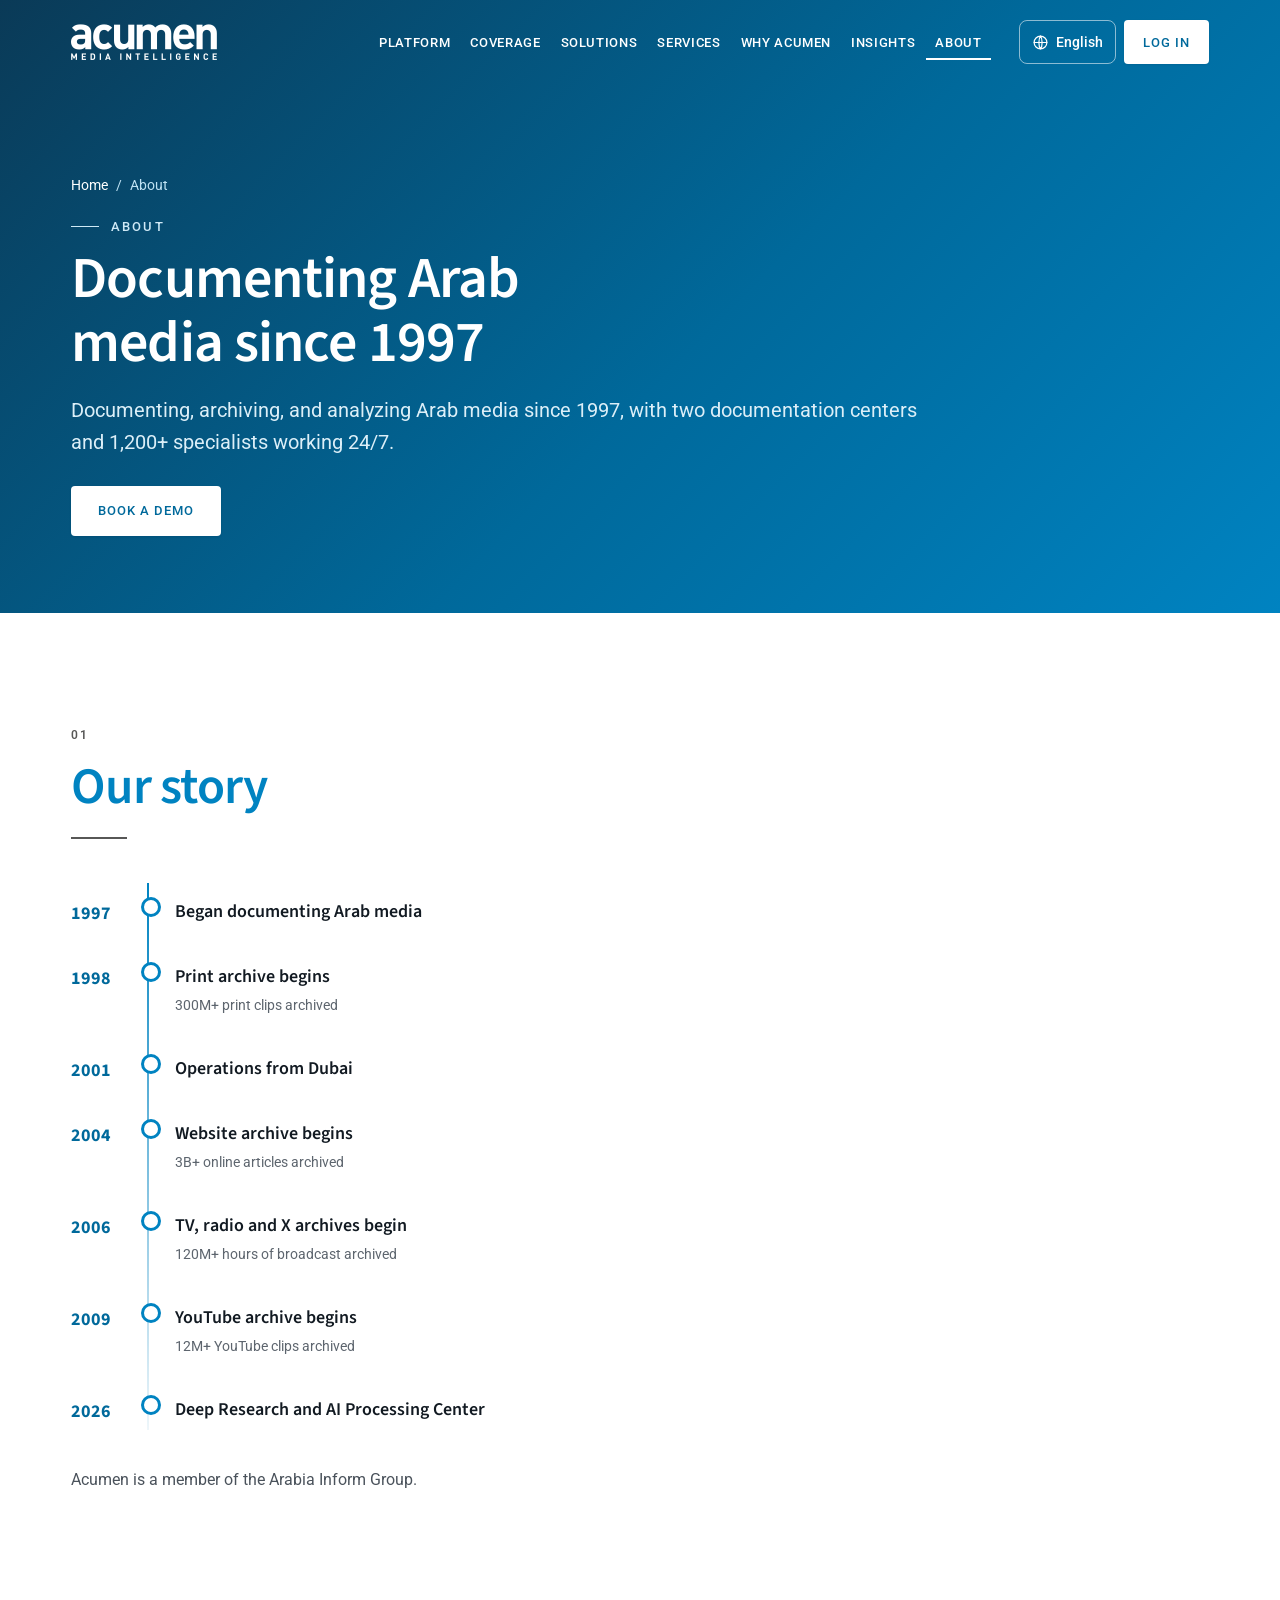
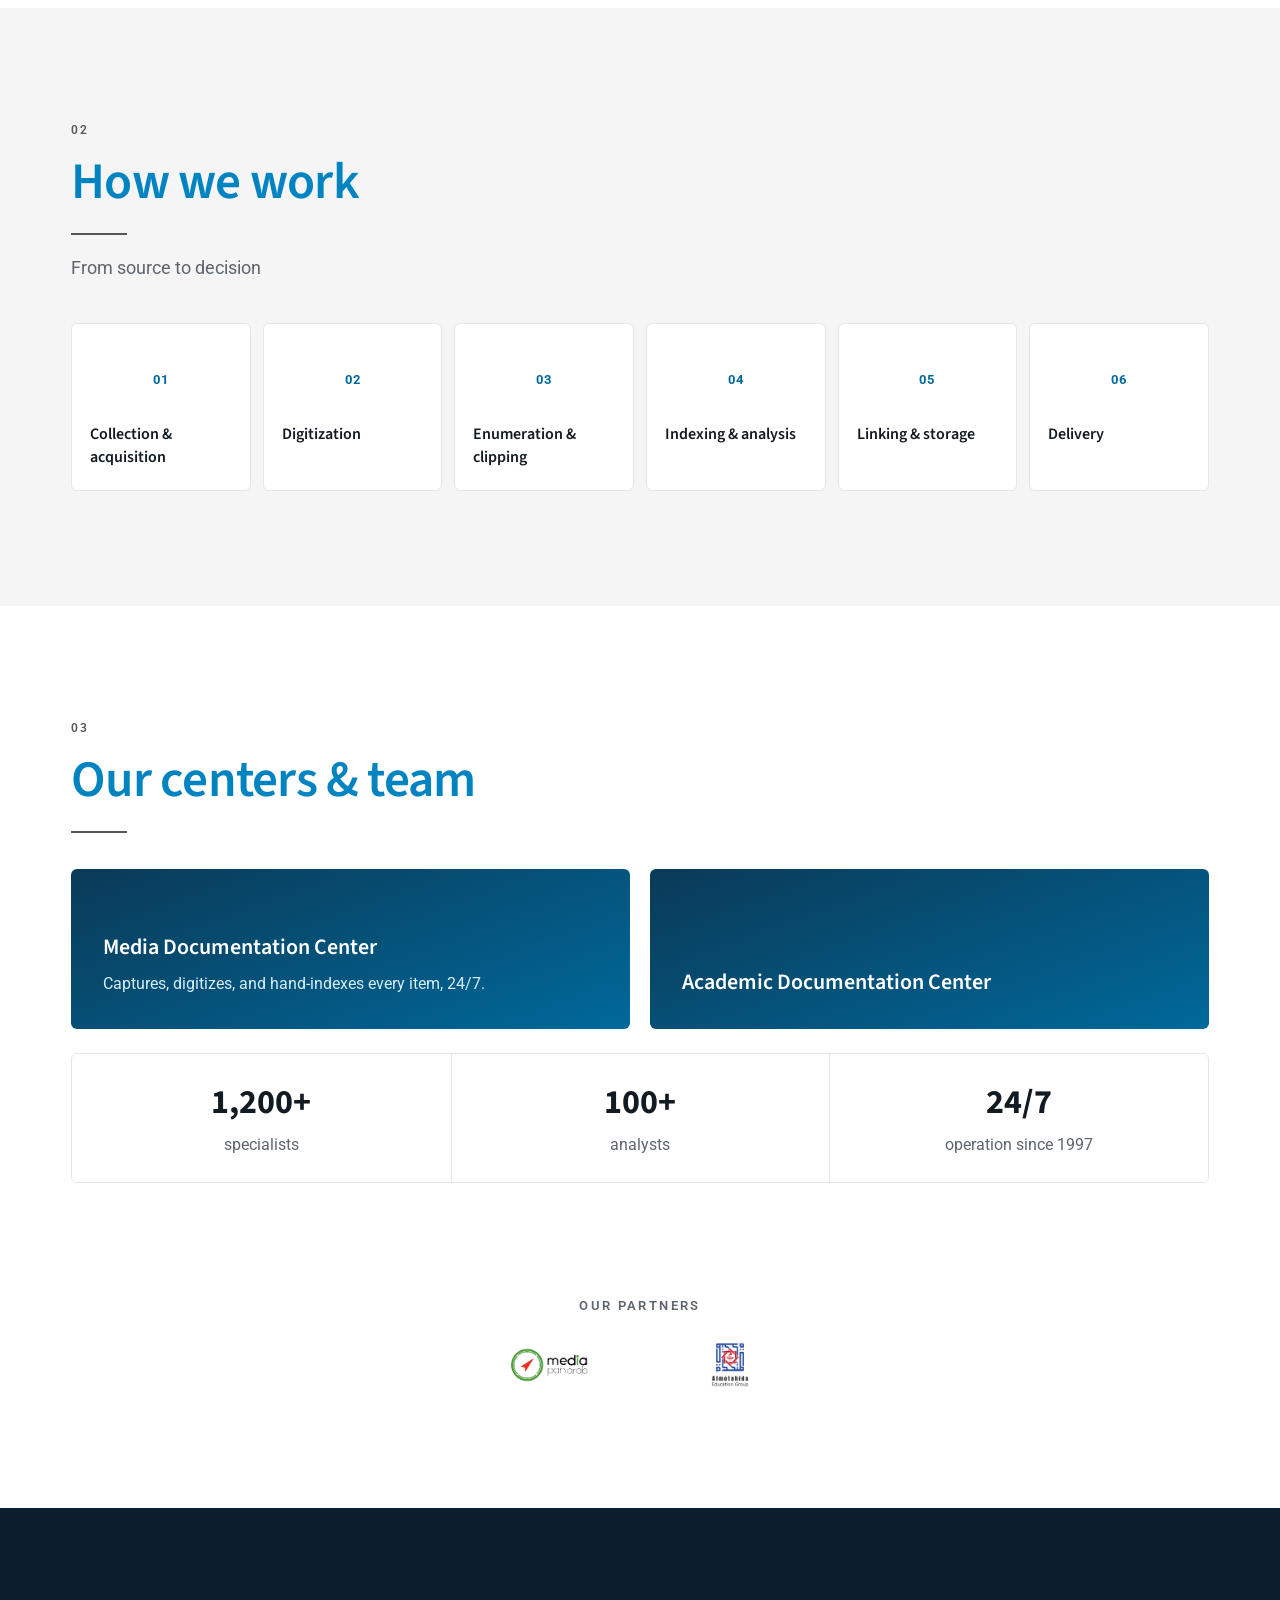
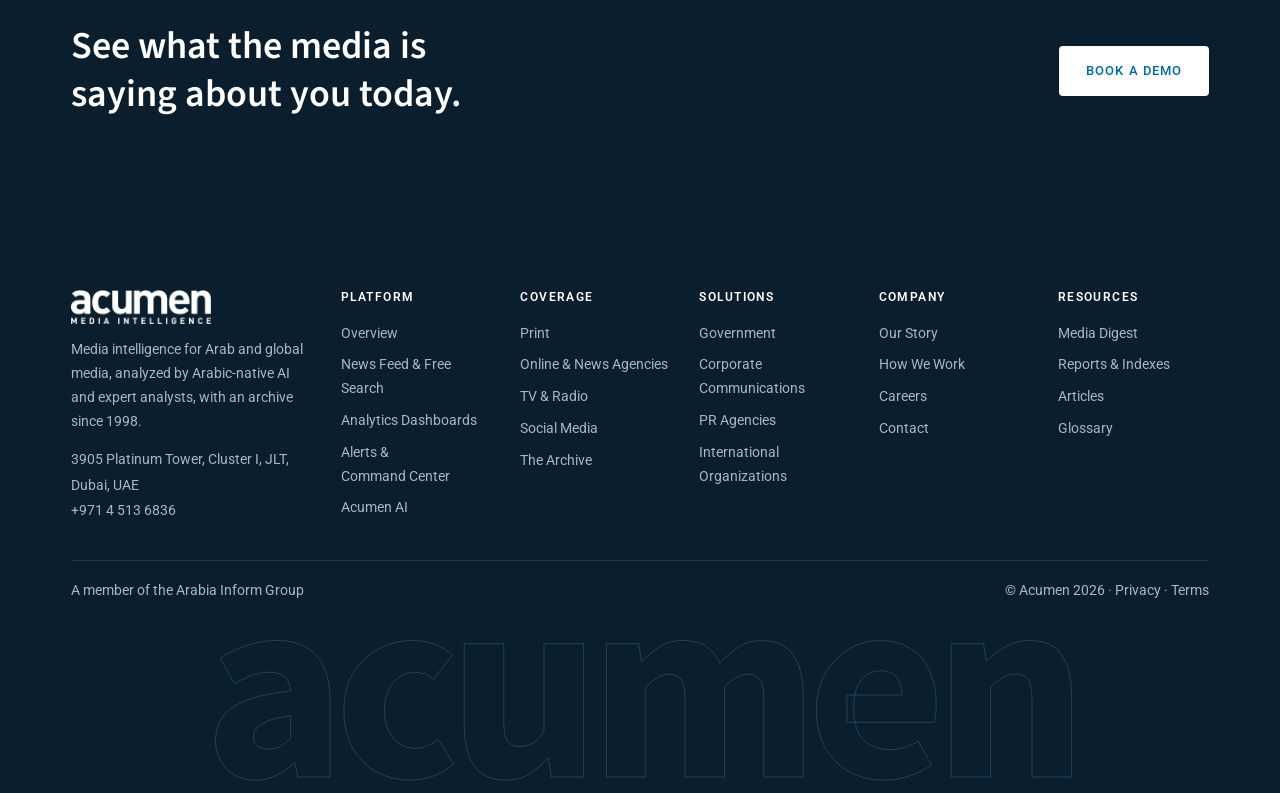
==== about/index.html @ f8708b31 "Add Coverage, Solutions, About, Contact, Insights and Media Digest pages (5 languages)" ====
<!doctype html>
<html lang="en" dir="ltr">
<head>
<meta charset="utf-8">
<meta name="viewport" content="width=device-width, initial-scale=1, viewport-fit=cover">
<title>About Acumen | Media Intelligence Since 1997</title>
<meta name="description" content="Documenting, archiving, and analyzing Arab media since 1997, with two documentation centers and 1,200+ specialists working 24/7.">
<meta name="robots" content="noindex, nofollow">
<meta name="theme-color" content="#0083C1">
<link rel="icon" href="../assets/img/favicon-32.png" sizes="32x32">
<link rel="apple-touch-icon" href="../assets/img/favicon-180.png">




<link rel="preconnect" href="https://fonts.googleapis.com">
<link rel="preconnect" href="https://fonts.gstatic.com" crossorigin>
<link rel="stylesheet" href="https://fonts.googleapis.com/css2?family=Source+Sans+3:wght@300;400;600;700&family=Roboto:wght@400;500;700&family=IBM+Plex+Sans+Arabic:wght@300;400;500;600;700&family=Noto+Nastaliq+Urdu:wght@400;500;600;700&family=IBM+Plex+Mono:wght@500&display=swap">
<link rel="stylesheet" href="../assets/css/style.css?v=202611041553">
<link rel="canonical" href="https://acumen.me/about/">
</head>
<body data-page="about">
<a class="skip" href="#main" data-i="skip"></a>
<div class="progress" id="prog" aria-hidden="true"></div>
<header class="hdr" id="hdr">
 <div class="wrap">
  <a class="logo" href="../" aria-label="Acumen"><img class="w" src="../assets/img/acumen_logo_white.png" alt=""><img class="c" src="../assets/img/acumen_logo_color.png" alt=""></a>
  <nav class="nav" aria-label="Main" data-al="navL"><a href="../" data-nav="#platform" data-i="n1"></a><a href="../" data-nav="coverage/" data-i="n2"></a><a href="../" data-nav="solutions/" data-i="n3"></a><a href="../" data-nav="#research" data-i="n4"></a><a href="../" data-nav="#why" data-i="n5"></a><a href="../" data-nav="insights/" data-i="n6"></a><a href="../" data-nav="about/" data-i="n7"></a></nav>
  <div class="acts">
   <div class="lsw"><button class="lang" id="lang" type="button" aria-expanded="false" aria-controls="lmenu"><svg viewBox="0 0 24 24" fill="none" stroke="currentColor" stroke-width="1.7" stroke-linecap="round" aria-hidden="true"><circle cx="12" cy="12" r="9"/><path d="M3 12h18M12 3c3 3.5 3 14.5 0 18M12 3c-3 3.5-3 14.5 0 18"/></svg><span id="langCur"></span></button><ul class="lmenu" id="lmenu"></ul></div>
   <a class="btn btn-w hlogin" href="https://app.acumen.me" target="_blank" rel="noopener" data-i="login"></a>
   <button class="menu" id="menu" type="button" aria-expanded="false" aria-controls="drawer"><svg aria-hidden="true" focusable="false" width="20" height="20" viewBox="0 0 24 24" fill="none" stroke="currentColor" stroke-width="2" stroke-linecap="round"><path d="M4 7h16M4 12h16M4 17h16"/></svg></button>
  </div>
 </div>
</header>
<nav class="drawer" id="drawer" aria-label="Mobile" data-al="navM"><a href="../" data-nav="#platform" data-i="n1"></a><a href="../" data-nav="coverage/" data-i="n2"></a><a href="../" data-nav="solutions/" data-i="n3"></a><a href="../" data-nav="#research" data-i="n4"></a><a href="../" data-nav="#why" data-i="n5"></a><a href="../" data-nav="insights/" data-i="n6"></a><a href="../" data-nav="about/" data-i="n7"></a><a href="https://app.acumen.me" target="_blank" rel="noopener" data-i="login"></a><div class="dlang" id="dlang" role="group"></div></nav>

<main id="main" tabindex="-1">
<section class="phero" aria-labelledby="ph1"><div class="dots" aria-hidden="true"></div><div class="wrap phero-in">
 <nav class="crumbs" id="crumbs" aria-label="Breadcrumb"></nav>
 <p class="kick" id="pkick"></p><h1 id="ph1"></h1><p class="plead" id="plead"></p><div class="pcta-top" id="pcta"></div>
</div></section>
<div id="pg"></div>
</main>
<footer>
 <div class="wrap">
  <div class="ft6">
   <div class="about"><img src="../assets/img/acumen_logo_white.png" alt="Acumen" style="width:140px;height:auto"><p data-i="fAbout"></p><address><span data-i="addr"></span><br><a href="tel:+97145136836" style="display:inline;padding:0"><bdi>+971 4 513 6836</bdi></a></address></div>
   <div><h3 data-i="n1"></h3><div id="f1"></div></div>
   <div><h3 data-i="n2"></h3><div id="f2"></div></div>
   <div><h3 data-i="n3"></h3><div id="f3"></div></div>
   <div><h3 data-i="fCo"></h3><div id="f4"></div></div>
   <div><h3 data-i="fRes"></h3><div id="f5"></div></div>
  </div>
  <div class="fb"><span data-i="affil"></span><span><span data-i="copy"></span> · <a href="#" style="text-decoration:none" data-i="privacy"></a> · <a href="#" style="text-decoration:none" data-i="terms"></a></span></div>
 </div>
 <div class="fwm" aria-hidden="true" dir="ltr">acumen</div>
</footer>
<script src="../assets/js/content.js?v=202611041553"></script>
<script src="../assets/js/pages.js?v=202611041553"></script>
<script src="../assets/js/inner.js?v=202611041553"></script>
</body>
</html>
---- assets/css/style.css ----
/* Acumen website — styles (EN / AR / FR / TR / UR). */
/* Evolution of the current acumen.me: same structure, palette (#0083C1 / #339CCD / #575756 / #EFEFEF), Source Sans + Roboto, video hero and original assets, refreshed for 2026 with bilingual RTL, updated figures and accessibility. Single deliberate light theme. */
:root{
  --accent:#0083C1; --accent-2:#339CCD; --accent-d:#00699B; --ink:#2B2B2A; --grey:#575756; --grey-2:#6B6B6A;
  --line:#DDDDDD; --soft:#EFEFEF; --soft-2:#F6F6F6; --tint:#EEF6FA; --foot:#2C2E30;
  --f-head:'Source Sans 3','IBM Plex Sans Arabic',system-ui,sans-serif;
  --f-body:'Roboto','IBM Plex Sans Arabic',system-ui,sans-serif;
  color-scheme:light;
}
:root:is([lang="ar"],[lang="ur"]){--f-head:'IBM Plex Sans Arabic','Source Sans 3',system-ui,sans-serif;--f-body:'IBM Plex Sans Arabic','Roboto',system-ui,sans-serif}
*{box-sizing:border-box}
html{scroll-behavior:smooth}
body{margin:0;background:#fff;color:var(--grey);font-family:var(--f-body);font-size:16px;line-height:1.7;-webkit-font-smoothing:antialiased}
:root:is([lang="ar"],[lang="ur"]) body{font-size:17px;line-height:1.85}
img{max-width:100%;display:block}
a{color:inherit}
a:focus-visible,button:focus-visible,input:focus-visible{outline:2px solid var(--accent);outline-offset:3px}
.wrap{max-width:1170px;margin-inline:auto;padding-left:max(20px,env(safe-area-inset-left,0px));padding-right:max(20px,env(safe-area-inset-right,0px))}
h1,h2,h3,h4{margin:0;font-family:var(--f-head);color:var(--ink);text-wrap:balance}
p{margin:0}
.num{font-variant-numeric:tabular-nums;direction:ltr;unicode-bidi:isolate}
.skip{position:absolute;inset-inline-start:12px;top:-60px;z-index:100;background:var(--accent-d);color:#fff;padding:10px 16px;text-decoration:none;font-weight:500}.skip:focus{top:12px}
section[id]{scroll-margin-top:76px}
.sec{padding-block:clamp(64px,8vw,104px)}
.title{font-size:clamp(30px,3.2vw,40px);font-weight:300;color:var(--grey);text-align:center;letter-spacing:-.005em}
:root:is([lang="ar"],[lang="ur"]) .title{font-weight:400}
.title-sub{text-align:center;max-width:40em;margin:12px auto 0;color:var(--grey-2)}
.btn{display:inline-flex;align-items:center;justify-content:center;gap:8px;min-height:48px;padding:0 26px;font:500 14px var(--f-body);letter-spacing:.06em;text-transform:uppercase;text-decoration:none;border:1.5px solid transparent;cursor:pointer;transition:background-color .2s,color .2s,border-color .2s;border-radius:2px}
:root:is([lang="ar"],[lang="ur"]) .btn{letter-spacing:0;font-size:15px;text-transform:none}
.btn-a{background:var(--accent-d);color:#fff}.btn-a:hover{background:#005783}
.btn-w{background:#fff;color:var(--accent-d)}.btn-w:hover{background:var(--tint)}
.btn-o{border-color:rgba(255,255,255,.75);color:#fff}.btn-o:hover{background:rgba(255,255,255,.12);border-color:#fff}
.btn-g{border-color:var(--accent-d);color:var(--accent-d);background:transparent}.btn-g:hover{background:var(--accent-d);color:#fff}
.more{display:inline-flex;align-items:center;gap:6px;color:var(--accent-d);font-size:14px;font-weight:500;text-decoration:none;min-height:32px}
.more:hover{text-decoration:underline;text-underline-offset:3px}
.more svg{width:14px;height:14px;transition:transform .2s}
.more:hover svg{transform:translateX(3px)}
:root[dir="rtl"] .more svg,:root[dir="rtl"] .btn svg{transform:scaleX(-1)}
:root[dir="rtl"] .more:hover svg{transform:scaleX(-1) translateX(3px)}

/* header: transparent over hero, solid after scroll (as today) */
.hdr{position:fixed;inset:0 0 auto;z-index:50;padding-top:env(safe-area-inset-top,0px);transition:background-color .25s,box-shadow .25s}
.hdr .wrap{height:84px;display:flex;align-items:center;gap:28px;transition:height .25s}
.hdr .logo{display:block;width:146px;height:36px;position:relative;flex:none}
.hdr .logo img{position:absolute;inset:0;width:100%;height:100%;object-fit:contain;transition:opacity .25s}
.hdr .logo .c{opacity:0}
.nav{display:flex;gap:2px;margin-inline-start:auto}
.nav a{font:500 13px var(--f-body);letter-spacing:.05em;text-transform:uppercase;text-decoration:none;color:#fff;padding:10px 9px;position:relative;white-space:nowrap}
:root:is([lang="ar"],[lang="ur"]) .nav a{letter-spacing:0;font-size:15px;text-transform:none}
.nav a::after{content:"";position:absolute;inset-inline:9px;bottom:4px;height:2px;background:currentColor;transform:scaleX(0);transition:transform .2s}
.nav a:hover::after{transform:scaleX(1)}
.acts{display:flex;align-items:center;gap:8px}
.acts .lnk{font:500 13px var(--f-body);letter-spacing:.08em;text-transform:uppercase;color:#fff;text-decoration:none;padding:10px 8px}
:root:is([lang="ar"],[lang="ur"]) .acts .lnk{letter-spacing:0;font-size:15px;text-transform:none}
.lang{min-height:44px;min-width:44px;padding:0 12px;background:none;border:1px solid rgba(255,255,255,.55);color:#fff;font:500 14px var(--f-body);cursor:pointer;border-radius:2px}
.acts .btn{min-height:44px;padding:0 18px;font-size:13px;white-space:nowrap}
.btn{white-space:nowrap}
.menu{display:none;width:44px;height:44px;border:1px solid rgba(255,255,255,.55);background:none;color:#fff;cursor:pointer;align-items:center;justify-content:center;border-radius:2px}
.hdr.solid{background:#fff;box-shadow:0 1px 0 var(--line),0 6px 20px -12px rgba(0,0,0,.18)}
.hdr.solid .wrap{height:70px}
.hdr.solid .logo .w{opacity:0}.hdr.solid .logo .c{opacity:1}
.hdr.solid .nav a,.hdr.solid .acts .lnk{color:var(--grey)}
.hdr.solid .nav a:hover{color:var(--accent-d)}
.hdr.solid .lang,.hdr.solid .menu{border-color:var(--line);color:var(--grey)}
.hdr.solid .acts .btn-w{background:var(--accent-d);color:#fff}
.drawer{display:none}
@media (max-width:1240px){.acts .lnk{display:none}}
@media (max-width:1100px){.nav,.acts .lnk{display:none}.menu{display:inline-flex}.acts{margin-inline-start:auto}
 .drawer{position:fixed;inset:70px 0 auto;z-index:49;background:#fff;border-bottom:1px solid var(--line);padding:6px 20px 18px;box-shadow:0 10px 24px -14px rgba(0,0,0,.3)}
 .drawer.open{display:grid}.drawer a{padding:14px 2px;border-bottom:1px solid var(--line);text-decoration:none;color:var(--grey);font-weight:500}}
@media (max-width:540px){.acts .btn{display:none}}

/* HERO: video + accent overlay, as today */
.hero{position:relative;min-height:min(820px,100svh);display:flex;flex-direction:column;justify-content:center;color:#fff;overflow:hidden;background:var(--accent)}
.hero video,.hero .poster{position:absolute;inset:0;width:100%;height:100%;object-fit:cover}
.hero::before{content:"";position:absolute;inset:0;background:linear-gradient(90deg,rgba(0,90,135,.93) 0%,rgba(0,115,170,.8) 50%,rgba(0,131,193,.6) 100%);z-index:1}
:root[dir="rtl"] .hero::before{background:linear-gradient(270deg,rgba(0,90,135,.93) 0%,rgba(0,115,170,.8) 50%,rgba(0,131,193,.6) 100%)}
.hero .dots{position:absolute;inset:0;z-index:1;background-image:radial-gradient(rgba(255,255,255,.16) 1px,transparent 1.2px);background-size:9px 9px;mask-image:radial-gradient(ellipse 60% 70% at 75% 50%,#000,transparent 70%);-webkit-mask-image:radial-gradient(ellipse 60% 70% at 75% 50%,#000,transparent 70%)}
.hero-in{width:100%;position:relative;z-index:2;padding-top:calc(130px + env(safe-area-inset-top,0px));padding-bottom:150px}
.kick{font:500 13px var(--f-body);letter-spacing:.16em;text-transform:uppercase;color:#CFE9F6}
:root:is([lang="ar"],[lang="ur"]) .kick{letter-spacing:0;font-size:15px}
.hero h1{color:#fff;font-size:clamp(40px,5.4vw,68px);line-height:1.08;font-weight:700;letter-spacing:-.015em;max-width:15ch;margin-top:14px}
:root:is([lang="ar"],[lang="ur"]) .hero h1{line-height:1.35;letter-spacing:0;max-width:16ch}
.hero .sub{font-size:clamp(18px,1.6vw,21px);font-weight:300;max-width:34em;margin-top:20px;color:#EAF5FB;font-family:var(--f-head)}
.ctas{display:flex;flex-wrap:wrap;gap:12px;margin-top:34px}
.hstats{position:absolute;z-index:2;inset:auto 0 0;border-top:1px solid rgba(255,255,255,.22);background:rgba(0,70,105,.25);backdrop-filter:blur(4px);-webkit-backdrop-filter:blur(4px)}
.hstats .wrap{display:grid;grid-template-columns:repeat(4,1fr)}
.hstats .wrap>div{padding:20px 0 22px;padding-inline-start:24px;border-inline-start:1px solid rgba(255,255,255,.22)}
.hstats .wrap>div:first-child{border-inline-start:0;padding-inline-start:0}
.hstats b{display:block;font:700 28px var(--f-head);color:#fff;line-height:1.1}
:root[dir="rtl"] .hstats b{text-align:right}
.hstats span{font-size:14px;color:#D7ECF6}
.cue{position:absolute;z-index:2;inset-inline-start:50%;bottom:104px;transform:translateX(-50%);color:#fff;opacity:.8;animation:cue 2s ease-in-out infinite}
:root[dir="rtl"] .cue{transform:translateX(50%)}
.cue svg{width:22px;height:22px}
@keyframes cue{50%{bottom:96px}}
@media (max-width:820px){.hstats .wrap{grid-template-columns:1fr 1fr}.hstats .wrap>div:nth-child(3){border-inline-start:0;padding-inline-start:0}.hstats .wrap>div:nth-child(n+3){border-top:1px solid rgba(255,255,255,.22)}.hero-in{padding-bottom:220px}.cue{display:none}}

/* INTRO */
.intro{display:grid;grid-template-columns:minmax(0,.9fr) minmax(0,1.1fr);gap:clamp(28px,5vw,80px);align-items:start}
.intro h2{font-size:clamp(32px,3.6vw,46px);line-height:1.12;font-weight:700;color:var(--accent)}
:root:is([lang="ar"],[lang="ur"]) .intro h2{line-height:1.45}
.intro p{font-size:17px;color:var(--grey-2)}
.intro p + p{margin-top:14px}
.pillars{display:grid;grid-template-columns:repeat(3,minmax(0,1fr));gap:24px;margin-top:56px}
.pillar{border-top:2px solid var(--accent);padding-top:18px}
.pillar h3{font-size:20px;font-weight:600}
.pillar p{font-size:15px;color:var(--grey-2);margin-top:6px}
@media (max-width:860px){.intro{grid-template-columns:1fr}.pillars{grid-template-columns:1fr}}

/* MEDIA MONITORING: white card over photo, as today, now all six visible */
.mon{position:relative;background:#5F5F63 url(../img/monitoring-bg.jpg) center/cover no-repeat}
.mon::before{content:"";position:absolute;inset:0;background:rgba(40,42,46,.55)}
.mon .wrap{position:relative}
.mon .title{color:#fff}
.mon .title-sub{color:#E3E5E8}
.mcard{background:#fff;margin-top:44px;display:grid;grid-template-columns:repeat(3,minmax(0,1fr));box-shadow:0 30px 60px -30px rgba(0,0,0,.45)}
.mitem{padding:34px 30px 30px;border-inline-start:1px solid var(--line);border-top:1px solid var(--line);display:flex;flex-direction:column;gap:10px;transition:background-color .2s}
.mitem:nth-child(3n+1){border-inline-start:0}
.mitem:nth-child(-n+3){border-top:0}
.mitem:hover{background:var(--soft-2)}
.mitem img{width:56px;height:56px}
.mitem h3{font-size:26px;font-weight:400;color:var(--grey)}
.mitem .fig{font:600 15px var(--f-head);color:var(--accent-d)}
.mitem p{font-size:15px;color:var(--grey-2);flex:1}
.mon .viewall{display:flex;justify-content:center;margin-top:36px}
@media (max-width:900px){.mcard{grid-template-columns:1fr 1fr}.mitem:nth-child(3n+1){border-inline-start:1px solid var(--line)}.mitem:nth-child(2n+1){border-inline-start:0}.mitem:nth-child(-n+3){border-top:1px solid var(--line)}.mitem:nth-child(-n+2){border-top:0}}
@media (max-width:560px){.mcard{grid-template-columns:1fr}.mitem{border-inline-start:0!important;border-top:1px solid var(--line)!important}.mitem:first-child{border-top:0!important}}

/* SOLUTIONS: the original 3x2 colour tiles */
.sol{background:var(--soft)}
.tiles{display:grid;grid-template-columns:repeat(3,minmax(0,1fr));margin-top:44px}
.tile{min-height:300px;padding:36px 34px;display:flex;flex-direction:column;gap:12px;text-decoration:none;position:relative;transition:filter .2s}
.tile:hover{filter:brightness(1.05)}
.tile img{width:52px;height:52px}
.tile h3{font-size:26px;font-weight:400;color:inherit;margin-top:6px}
.tile p{font-size:15px;flex:1}
.tile .go{display:inline-flex;align-items:center;gap:6px;font-size:14px;font-weight:500}
.tile .go svg{width:14px;height:14px;transition:transform .2s}
.tile:hover .go svg{transform:translateX(4px)}
:root[dir="rtl"] .tile .go svg{transform:scaleX(-1)}
:root[dir="rtl"] .tile:hover .go svg{transform:scaleX(-1) translateX(4px)}
.t1{background:var(--accent-d);color:#fff}.t2{background:#1A73A2;color:#fff}.t3{background:var(--grey);color:#fff}
.t4{background:#fff;color:var(--grey)}.t5{background:#DDDDDD;color:var(--ink)}.t6{background:var(--soft);color:var(--grey);border:1px solid #D6D6D6;justify-content:center;align-items:flex-start}
.t4 .go{color:var(--accent-d)}.t5 .go{color:#005783}
.t6 h3{font-weight:300;font-size:30px}
@media (max-width:900px){.tiles{grid-template-columns:1fr 1fr}}
@media (max-width:560px){.tiles{grid-template-columns:1fr}.tile{min-height:0}}

/* PORTAL TOUR */
.tour{background:var(--soft);padding-top:0}
.tour-in{background:#fff;display:grid;grid-template-columns:minmax(0,.85fr) minmax(0,1.15fr);gap:0;align-items:stretch;box-shadow:0 20px 50px -30px rgba(0,0,0,.25)}
.tour-txt{padding:clamp(28px,4vw,52px)}
.tour h2{font-size:clamp(30px,3vw,40px);font-weight:300;color:var(--accent);line-height:1.2}
:root:is([lang="ar"],[lang="ur"]) .tour h2{font-weight:500}
.tour p{margin-top:12px;color:var(--grey-2)}
.ticks{list-style:none;padding:0;margin:18px 0 0;display:flex;flex-direction:column;gap:8px}
.ticks li{display:flex;gap:10px;font-size:15px}
.ticks svg{flex:none;width:18px;height:18px;color:var(--accent);margin-top:4px}
form{display:grid;gap:14px;margin-top:24px}
.f2{display:grid;grid-template-columns:1fr 1fr;gap:14px}
label{display:flex;flex-direction:column;gap:6px;font-size:13px;font-weight:500;color:var(--ink)}
input{width:100%;min-width:0;font:15px var(--f-body);min-height:46px;padding:0 12px;border:1px solid #C9C9C9;background:#fff;color:var(--ink);border-radius:2px}
input:focus{border-color:var(--accent)}
.form-note{font-size:13px;color:var(--grey-2)}
.form-ok{display:none;padding:12px 14px;background:var(--tint);color:var(--accent-d);font-weight:500;font-size:15px}
.tour-in>*{min-width:0}
.tour-img{background:linear-gradient(180deg,#F4F4F4,#E9E9E9);display:flex;align-items:flex-end;justify-content:center;padding:28px 20px 0;overflow:hidden}
.tour-img img{width:100%;max-width:640px}
@media (max-width:900px){.tour-in{grid-template-columns:1fr}.f2{grid-template-columns:1fr}}

/* NUMBERS over photo, as today */
.nums{position:relative;background:#3A3A3A url(../img/numbers-bg.jpg) center/cover no-repeat;color:#fff}
.nums::before{content:"";position:absolute;inset:0;background:rgba(26,28,30,.7)}
.nums .wrap{position:relative}
.nums .title{color:#fff}
.ngrid{display:grid;grid-template-columns:repeat(3,minmax(0,1fr));margin-top:44px}
.n{padding:26px 24px;text-align:center;border-inline-start:1px solid rgba(255,255,255,.2);border-top:1px solid rgba(255,255,255,.2)}
.n:nth-child(3n+1){border-inline-start:0}.n:nth-child(-n+3){border-top:0}
.n b{display:block;font:700 clamp(36px,4vw,50px) var(--f-head);line-height:1.1;color:#fff}
.n span{display:block;margin-top:8px;font-size:15px;color:#E1E4E7;max-width:22em;margin-inline:auto}
@media (max-width:760px){.ngrid{grid-template-columns:1fr 1fr}.n:nth-child(3n+1){border-inline-start:1px solid rgba(255,255,255,.2)}.n:nth-child(2n+1){border-inline-start:0}.n:nth-child(-n+3){border-top:1px solid rgba(255,255,255,.2)}.n:nth-child(-n+2){border-top:0}}

/* SECTORS (new) */
.sectors{display:grid;grid-template-columns:repeat(6,minmax(0,1fr));gap:0;margin-top:44px;border:1px solid var(--line)}
.sector{padding:26px 14px;display:flex;flex-direction:column;align-items:center;gap:12px;text-align:center;border-inline-start:1px solid var(--line);font:500 16px var(--f-head);color:var(--ink)}
.sector:first-child{border-inline-start:0}
.sector svg{width:40px;height:40px;color:var(--accent)}
@media (max-width:900px){.sectors{grid-template-columns:repeat(3,1fr)}.sector:nth-child(4){border-inline-start:0}.sector:nth-child(n+4){border-top:1px solid var(--line)}}
@media (max-width:480px){.sectors{grid-template-columns:1fr 1fr}.sector{border-inline-start:1px solid var(--line)!important;border-top:1px solid var(--line)}.sector:nth-child(odd){border-inline-start:0!important}.sector:nth-child(-n+2){border-top:0}}

/* RESEARCH CENTER (replaces the empty blog block) */
.rc{background:var(--soft-2);border-block:1px solid #E6E6E6}
.rc-in{display:grid;grid-template-columns:minmax(0,1fr) minmax(0,1fr);gap:clamp(28px,5vw,72px);align-items:center}
.rc h2{font-size:clamp(30px,3vw,40px);font-weight:300;color:var(--grey)}
:root:is([lang="ar"],[lang="ur"]) .rc h2{font-weight:500}
.rc p{margin-top:12px;color:var(--grey-2)}
.rc .q{margin-top:22px;padding-inline-start:16px;border-inline-start:3px solid var(--accent);font:400 19px var(--f-head);color:var(--ink)}
.rlist{display:grid;grid-template-columns:1fr 1fr;gap:1px;background:var(--line);border:1px solid var(--line)}
.rlist div{background:#fff;padding:18px 18px;display:flex;align-items:center;gap:12px;font:500 16px var(--f-head);color:var(--ink)}
.rlist i{flex:none;width:8px;height:8px;background:var(--accent)}
@media (max-width:860px){.rc-in{grid-template-columns:1fr}}
@media (max-width:460px){.rlist{grid-template-columns:1fr}}

/* PARTNERS */
.partners{display:flex;justify-content:center;gap:56px;flex-wrap:wrap;margin-top:32px}
.partners img{width:220px;height:auto;filter:grayscale(1);opacity:.8;transition:filter .2s,opacity .2s}
.partners img:hover{filter:none;opacity:1}

/* DIGEST */
.digest{background:var(--tint)}
.dg-in{display:grid;grid-template-columns:minmax(0,1fr) minmax(0,1fr);gap:clamp(28px,5vw,64px);align-items:center}
.digest h2{font-size:clamp(28px,2.8vw,36px);font-weight:400;color:var(--accent)}
.digest p{margin-top:10px;color:var(--grey-2)}
.dg-form{display:flex;gap:10px;margin-top:22px;align-items:flex-end;flex-wrap:wrap}
.dg-form label{flex:1;min-width:220px}
.dg-img{box-shadow:0 20px 40px -24px rgba(0,0,0,.35);border:1px solid #D9E6EE}
@media (max-width:860px){.dg-in{grid-template-columns:1fr}}

/* FOOTER, as today */
footer{background:var(--foot);color:#B9BDC1;font-size:14px}
.ft{display:grid;grid-template-columns:repeat(4,minmax(0,1fr));gap:32px;padding-block:56px 36px}
.ft h3{font:600 12px var(--f-body);letter-spacing:.12em;text-transform:uppercase;color:#fff;margin-bottom:14px}
:root:is([lang="ar"],[lang="ur"]) .ft h3{letter-spacing:0;font-size:14px}
.ft a{display:block;text-decoration:none;padding:4px 0}.ft a:hover{color:#fff}
.ft address{font-style:normal;line-height:1.8}
.fb{border-top:1px solid #42464A;padding-block:18px calc(18px + env(safe-area-inset-bottom,0px));display:flex;justify-content:space-between;gap:12px;flex-wrap:wrap;align-items:center}
.fb img{width:116px;height:auto;opacity:.9}
@media (max-width:820px){.ft{grid-template-columns:1fr 1fr}}

.rv{opacity:0;transform:translateY(18px);transition:opacity .6s ease-out,transform .6s ease-out}
.rv.in{opacity:1;transform:none}
@media (prefers-reduced-motion: reduce){*{animation:none!important;transition:none!important}html{scroll-behavior:auto}.rv{opacity:1;transform:none}.hero video{display:none}}

/* v2 additions: spec content inside the current identity */
.hero .lead{font-family:var(--f-head);font-weight:600;font-size:clamp(19px,1.7vw,23px);color:#fff;margin-top:18px}
.hero .sub{margin-top:10px}
.why-head{display:grid;grid-template-columns:minmax(0,.9fr) minmax(0,1.1fr);gap:clamp(28px,5vw,80px);align-items:end}
.why-head h2{font-size:clamp(32px,3.6vw,46px);line-height:1.12;font-weight:700;color:var(--accent)}
:root:is([lang="ar"],[lang="ur"]) .why-head h2{line-height:1.45}
.why-head p{font-size:17px;color:var(--grey-2)}
.pillars4{display:grid;grid-template-columns:repeat(4,minmax(0,1fr));gap:24px;margin-top:52px}
.p4{border-top:2px solid var(--accent);padding-top:18px}
.p4 .no{font:600 13px var(--f-body);color:var(--accent-d);letter-spacing:.06em}
.p4 h3{font-size:20px;font-weight:600;line-height:1.3;margin-top:6px}
.p4 p{font-size:15px;color:var(--grey-2);margin-top:8px}
@media (max-width:980px){.pillars4{grid-template-columns:1fr 1fr}.why-head{grid-template-columns:1fr}}
@media (max-width:560px){.pillars4{grid-template-columns:1fr}}
.mcard.m8{grid-template-columns:repeat(4,minmax(0,1fr))}
.m8 .mitem{padding:28px 24px 24px}
.m8 .mitem:nth-child(3n+1){border-inline-start:1px solid var(--line)}
.m8 .mitem:nth-child(4n+1){border-inline-start:0}
.m8 .mitem:nth-child(-n+3){border-top:1px solid var(--line)}
.m8 .mitem:nth-child(-n+4){border-top:0}
.mitem svg.ic{width:52px;height:52px}
.m8 .mitem h3{font-size:23px}
@media (max-width:980px){.mcard.m8{grid-template-columns:1fr 1fr}.m8 .mitem:nth-child(4n+1){border-inline-start:1px solid var(--line)}.m8 .mitem:nth-child(2n+1){border-inline-start:0}.m8 .mitem:nth-child(-n+4){border-top:1px solid var(--line)}.m8 .mitem:nth-child(-n+2){border-top:0}}
@media (max-width:560px){.mcard.m8{grid-template-columns:1fr}}
.diff{display:grid;grid-template-columns:repeat(3,minmax(0,1fr));gap:1px;background:var(--line);border:1px solid var(--line);margin-top:44px}
.dcell{background:#fff;padding:30px 28px;display:flex;flex-direction:column;gap:10px;transition:background-color .2s}
.dcell:hover{background:var(--soft-2)}
.dcell svg{width:40px;height:40px;color:var(--accent)}
.dcell h3{font-size:21px;font-weight:600}
.dcell p{font-size:15px;color:var(--grey-2)}
@media (max-width:900px){.diff{grid-template-columns:1fr 1fr}}
@media (max-width:560px){.diff{grid-template-columns:1fr}}
.links{display:flex;flex-wrap:wrap;gap:12px 24px;margin-top:24px}
.tile svg.ti{width:46px;height:46px}
.tile .tag{font:500 12px var(--f-body);letter-spacing:.1em;text-transform:uppercase}
:root:is([lang="ar"],[lang="ur"]) .tile .tag{letter-spacing:0;font-size:13px}
.flow{display:grid;grid-template-columns:repeat(4,minmax(0,1fr));margin-top:48px;position:relative}
.fstep{padding:0 22px;text-align:center;position:relative}
.fstep .dot{width:64px;height:64px;margin:0 auto;border-radius:50%;border:1.5px solid rgba(255,255,255,.55);display:grid;place-items:center;background:rgba(0,131,193,.35);position:relative;z-index:1}
.fstep .dot svg{width:28px;height:28px;color:#fff}
.fstep::before{content:"";position:absolute;top:32px;inset-inline-start:calc(50% + 40px);inset-inline-end:calc(-50% + 40px);height:1px;background:repeating-linear-gradient(90deg,rgba(255,255,255,.6) 0 6px,transparent 6px 12px)}
.fstep:last-child::before{display:none}
.fstep .k{display:block;margin-top:16px;font:500 12px var(--f-body);letter-spacing:.12em;color:#9FD3EC}
:root:is([lang="ar"],[lang="ur"]) .fstep .k{letter-spacing:0}
.fstep h3{color:#fff;font-size:21px;font-weight:600;margin-top:4px}
.flow-body{max-width:46em;margin:40px auto 0;text-align:center;color:#E1E4E7;font-size:17px}
.flow-cta{display:flex;justify-content:center;margin-top:26px}
@media (max-width:820px){.flow{grid-template-columns:1fr 1fr;gap:32px 0}.fstep::before{display:none}}
.rtypes{display:grid;grid-template-columns:1fr 1fr;gap:1px;background:var(--line);border:1px solid var(--line)}
.rtypes div{background:#fff;padding:16px 18px;display:flex;flex-direction:column;gap:2px}
.rtypes b{font:600 16px var(--f-head);color:var(--ink);display:flex;align-items:center;gap:10px}
.rtypes b i{flex:none;width:8px;height:8px;background:var(--accent)}
.rtypes span{font-size:14px;color:var(--grey-2);padding-inline-start:18px}
@media (max-width:460px){.rtypes{grid-template-columns:1fr}}
.ins{display:grid;grid-template-columns:repeat(3,minmax(0,1fr));gap:24px;margin-top:44px}
.icard{background:#fff;border:1px solid var(--line);display:flex;flex-direction:column;text-decoration:none;transition:box-shadow .2s,transform .2s}
.icard:hover{box-shadow:0 18px 40px -24px rgba(0,0,0,.35);transform:translateY(-2px)}
.icard .im{aspect-ratio:16/9;overflow:hidden;background:var(--soft);display:grid;place-items:center}
.icard .im img{width:100%;height:100%;object-fit:cover;object-position:top}
.icard .im svg{width:64px;height:64px;color:var(--accent)}
.icard .bd{padding:20px 22px 22px;display:flex;flex-direction:column;gap:8px;flex:1}
.icard .ty{font:500 12px var(--f-body);letter-spacing:.1em;text-transform:uppercase;color:var(--accent-d)}
:root:is([lang="ar"],[lang="ur"]) .icard .ty{letter-spacing:0;font-size:13px}
.icard h3{font-size:21px;font-weight:600;line-height:1.3}
.icard p{font-size:15px;color:var(--grey-2);flex:1}
@media (max-width:900px){.ins{grid-template-columns:1fr}}
.cta-band{background:var(--accent-d);color:#fff;position:relative;overflow:hidden}
.cta-band::before{content:"";position:absolute;inset:0;background-image:radial-gradient(rgba(255,255,255,.14) 1px,transparent 1.2px);background-size:9px 9px;mask-image:radial-gradient(ellipse 50% 90% at 85% 50%,#000,transparent 70%);-webkit-mask-image:radial-gradient(ellipse 50% 90% at 85% 50%,#000,transparent 70%)}
.cta-band .wrap{position:relative;display:flex;align-items:center;justify-content:space-between;gap:24px 48px;flex-wrap:wrap}
.cta-band h2{color:#fff;font-size:clamp(28px,3vw,40px);font-weight:600;max-width:22ch;line-height:1.25}
.cta-band p{color:#D7ECF6;margin-top:8px;font-size:17px}
.ft6{display:grid;grid-template-columns:1.6fr repeat(5,minmax(0,1fr));gap:28px;padding-block:56px 36px}
.ft6 .about p{margin-top:14px;max-width:24em;line-height:1.7}
.ft6 h3{font:600 12px var(--f-body);letter-spacing:.12em;text-transform:uppercase;color:#fff;margin-bottom:14px}
:root:is([lang="ar"],[lang="ur"]) .ft6 h3{letter-spacing:0;font-size:14px}
.ft6 a{display:block;text-decoration:none;padding:4px 0}.ft6 a:hover{color:#fff}
.ft6 address{font-style:normal;line-height:1.8;margin-top:14px}
@media (max-width:1000px){.ft6{grid-template-columns:1fr 1fr 1fr}.ft6 .about{grid-column:1/-1}}
@media (max-width:560px){.ft6{grid-template-columns:1fr 1fr}}

.t6{justify-content:flex-start;align-items:stretch}.t6 h3{font-weight:400;font-size:26px}.t6 .go{color:var(--accent-d)}
.t4 svg.ti,.t5 svg.ti,.t6 svg.ti{color:var(--accent-d)}
.hstats b .cnt{font:inherit}

/* ===== Stage 2: media + creative layer ===== */
.hero-in.split{display:grid;grid-template-columns:minmax(0,1fr) minmax(0,.95fr);gap:clamp(28px,4vw,64px);align-items:center}
.hvis{position:relative;min-height:440px}
.sig{position:absolute;inset:-40px -10% -40px -30%;width:140%;height:calc(100% + 80px);pointer-events:none;opacity:.85}
:root[dir="rtl"] .sig{transform:scaleX(-1)}
.sig path{fill:none;stroke:rgba(255,255,255,.35);stroke-width:1;stroke-dasharray:4 10;animation:flow 6s linear infinite}
.sig circle.core{fill:#fff;filter:drop-shadow(0 0 10px #fff)}
@keyframes flow{to{stroke-dashoffset:-140}}
.pcard{position:absolute;background:#fff;color:var(--ink);box-shadow:0 30px 60px -24px rgba(0,30,50,.55);border-radius:4px;overflow:hidden}
.pc-main{inset-inline-end:0;top:0;width:min(440px,92%)}
.pc-bar{display:flex;align-items:center;gap:10px;background:var(--accent);color:#fff;padding:8px 14px;font:500 12px var(--f-body)}
.pc-bar img{width:70px;height:auto}
.pc-bar span{margin-inline-start:auto;opacity:.9}
.pc-body{padding:16px 16px 14px;display:grid;gap:12px}
.clip{display:grid;grid-template-columns:auto 1fr;gap:12px;align-items:start;border:1px solid var(--line);padding:12px;border-radius:3px}
.clip .thumb{width:62px;height:80px;background:#F2F2F0 url(../img/np-thumb.jpg) center/cover;border:1px solid #E2E2E2}
.clip h4{font:600 15px 'IBM Plex Sans Arabic',sans-serif;line-height:1.5;color:var(--ink);margin:0}
.clip p{font:13px/1.8 'IBM Plex Sans Arabic',sans-serif;color:var(--grey-2);margin-top:2px}
.clip mark{background:linear-gradient(transparent 55%,#FFE38A 55%);color:inherit}
.clip .meta{display:flex;gap:8px;flex-wrap:wrap;margin-top:6px}
.chip{font:500 11px var(--f-body);padding:2px 8px;border-radius:2px;background:var(--tint);color:var(--accent-d)}
.pc-row{display:grid;grid-template-columns:1fr 1fr;gap:12px}
.mini{border:1px solid var(--line);padding:10px 12px;border-radius:3px}
.mini small{display:block;font:500 11px var(--f-body);color:var(--grey-2);text-transform:uppercase;letter-spacing:.06em}
:root:is([lang="ar"],[lang="ur"]) .mini small{letter-spacing:0;text-transform:none}
.mini b{font:700 22px var(--f-head);color:var(--ink)}
.sbar{display:flex;height:6px;margin-top:8px;gap:2px}
.sbar i{display:block;height:100%}
.spark{width:100%;height:30px;margin-top:4px}
.pc-tv{inset-inline-start:0;bottom:-34px;width:min(240px,52%)}
.pc-tv .v{position:relative;aspect-ratio:16/9;background:#111 url(../img/ph-broadcast.jpg) center/cover}
.pc-tv .v::after{content:"";position:absolute;inset:0;background:linear-gradient(180deg,transparent 50%,rgba(0,0,0,.6))}
.pc-tv .rec{position:absolute;top:8px;inset-inline-start:8px;z-index:1;display:flex;align-items:center;gap:6px;font:500 11px var(--f-body);color:#fff;background:rgba(0,0,0,.45);padding:2px 7px;border-radius:2px}
.pc-tv .rec i{width:7px;height:7px;border-radius:50%;background:#E5484D;animation:blink 1.2s infinite}
@keyframes blink{50%{opacity:.25}}
.pc-tv .tc{position:absolute;bottom:8px;inset-inline-end:8px;z-index:1;font:500 11px var(--f-body);color:#fff;direction:ltr}
.pc-tv p{padding:10px 12px;font:13px/1.6 'IBM Plex Sans Arabic',sans-serif;color:var(--ink)}
.pc-tv p b{color:var(--accent-d)}
.pc-al{inset-inline-end:2%;bottom:-20px;display:flex;align-items:center;gap:10px;padding:10px 14px;font-size:13px;animation:bob 5s ease-in-out infinite}
.pc-al .d{width:30px;height:30px;border-radius:50%;background:var(--tint);display:grid;place-items:center;color:var(--accent-d)}
.pc-al .d svg{width:16px;height:16px}
.pc-al b{display:block;font:600 13px var(--f-head);color:var(--ink)}
.pc-al span{font-size:12px;color:var(--grey-2)}
@keyframes bob{50%{transform:translateY(-6px)}}
.vis-note{position:absolute;inset-inline-end:0;top:-24px;font:11px var(--f-body);color:rgba(255,255,255,.8)}
@media (max-width:1080px){.hero-in.split{grid-template-columns:1fr}.hvis{min-height:420px;max-width:560px}}
@media (max-width:560px){.hvis{display:none}}
.p4 .ph{aspect-ratio:4/3;overflow:hidden;margin-bottom:16px;background:var(--soft)}
.p4 .ph img{width:100%;height:100%;object-fit:cover;transition:transform .6s}
.p4:hover .ph img{transform:scale(1.04)}
.p4{border-top:0;padding-top:0}
.p4 .no{display:inline-block;border-top:2px solid var(--accent);padding-top:10px;width:100%}
.mon{background-image:url(../img/ph-broadcast.jpg)}
.mon::before{background:linear-gradient(180deg,rgba(20,26,34,.82),rgba(20,26,34,.7))}
/* archive timeline */
.arch{position:relative;background:#0E2433 url(../img/ph-newsprint.jpg) center/cover;color:#fff;overflow:hidden}
.arch::before{content:"";position:absolute;inset:0;background:linear-gradient(90deg,rgba(0,74,110,.95),rgba(0,105,155,.88))}
.arch .wrap{position:relative}
.arch .title{color:#fff}.arch .title-sub{color:#D7ECF6}
.tl{margin-top:48px;overflow-x:auto;padding-bottom:6px}
.tl-in{min-width:860px;position:relative}
.yrs{display:grid;grid-template-columns:repeat(30,1fr);font:500 12px var(--f-body);color:#BFE1F2;direction:ltr}
.yrs span{grid-column:span 1;white-space:nowrap}
.lanes{display:grid;gap:10px;margin-top:10px;direction:ltr}
.lane{position:relative;height:44px;background:rgba(255,255,255,.06);border-radius:2px}
.lane .bar{position:absolute;top:0;bottom:0;right:0;background:linear-gradient(90deg,rgba(255,255,255,.95),rgba(255,255,255,.75));border-radius:2px;transform-origin:left;transform:scaleX(0);transition:transform 1.4s cubic-bezier(.2,.8,.2,1)}
.in .lane .bar{transform:scaleX(1)}
.lane .lbl{position:absolute;top:50%;transform:translateY(-50%);font:600 14px var(--f-head);color:var(--accent-d);white-space:nowrap;z-index:1;opacity:0;transition:opacity .4s 1s}
.in .lane .lbl{opacity:1}
.lane .lbl small{font:400 12px var(--f-body);color:var(--grey-2);margin-inline-start:8px}
.ms{display:grid;grid-template-columns:repeat(7,minmax(0,1fr));gap:16px;margin-top:40px}
.ms div{border-top:1px solid rgba(255,255,255,.35);padding-top:12px}
.ms b{display:block;font:700 22px var(--f-head);color:#fff}
.ms span{font-size:14px;color:#D7ECF6}
@media (max-width:900px){.ms{grid-template-columns:repeat(2,1fr)}}
.tour-img{position:relative}
.tour-img .phone{position:absolute;inset-inline-start:6%;bottom:18px;width:22%;max-width:150px;aspect-ratio:9/16;border-radius:16px;overflow:hidden;border:5px solid #1B1D1F;box-shadow:0 20px 40px -16px rgba(0,0,0,.5);background:#fff url(../img/ph-mobile.jpg) 58% 40%/260% auto no-repeat}
.nums{background-image:url(../img/ph-command.jpg)}
.nums::before{background:linear-gradient(180deg,rgba(10,30,45,.86),rgba(10,30,45,.78))}
.flow::after{content:"";position:absolute;top:32px;inset-inline:12.5%;height:2px;background:#4FC3F7;transform-origin:left;transform:scaleX(0);transition:transform 1.6s cubic-bezier(.2,.8,.2,1) .2s;z-index:0}
:root[dir="rtl"] .flow::after{transform-origin:right}
.flow.in::after{transform:scaleX(1)}
.fstep .dot{transition:background-color .4s}
.flow.in .fstep .dot{background:rgba(0,131,193,.85)}
.flow.in .fstep:nth-child(2) .dot{transition-delay:.5s}.flow.in .fstep:nth-child(3) .dot{transition-delay:.9s}.flow.in .fstep:nth-child(4) .dot{transition-delay:1.3s}
@media (max-width:820px){.flow::after{display:none}}
.rc-photo{position:relative;margin-bottom:22px}
.rc-photo img{width:100%;aspect-ratio:16/9;object-fit:cover}
.rc-photo figcaption{position:absolute;bottom:6px;inset-inline-start:8px;font:11px var(--f-body);color:#fff;background:rgba(0,0,0,.45);padding:0 6px}
.cover{width:100%;height:100%;background:linear-gradient(160deg,#00699B,#003F5E);color:#fff;padding:18px 20px;display:flex;flex-direction:column;justify-content:space-between;text-align:start}
.icard .im .cover img{width:76px;height:auto;object-fit:contain}
.cover b{font:600 18px var(--f-head);line-height:1.3}
.cover small{font:12px var(--f-body);opacity:.85}
.cover .bars{display:flex;align-items:flex-end;gap:4px;height:34px}
.cover .bars i{flex:1;background:rgba(255,255,255,.55)}
.cta-band{background:#00567F url(../img/ph-signal.jpg) center/cover}
.cta-band::before{background:linear-gradient(90deg,rgba(0,86,127,.96),rgba(0,105,155,.8));background-size:auto;mask-image:none;-webkit-mask-image:none}

/* ===== Premium layer: editorial grid, hairlines, refined depth (identity kept) ===== */
:root{--ink:#121A22;--grey:#4A525B;--grey-2:#5D656E;--line:#E3E7EB;--soft:#F1F3F5;--soft-2:#F8F9FA;--navy:#0B1E2D;--navy-2:#11293B;--r:12px;
 --sh-1:0 1px 2px rgba(16,24,40,.04),0 1px 3px rgba(16,24,40,.06);--sh-2:0 12px 32px -12px rgba(16,24,40,.18),0 4px 10px -4px rgba(16,24,40,.06);--sh-3:0 40px 80px -30px rgba(5,25,45,.45)}
body{color:var(--grey)}
.wrap{max-width:1240px}
.sec{padding-block:clamp(72px,9vw,128px)}
main{counter-reset:sec}
/* editorial section heads */
.title{text-align:start;font-size:clamp(34px,4vw,54px);font-weight:300;letter-spacing:-.02em;line-height:1.08;color:var(--ink);max-width:18ch}
:root:is([lang="ar"],[lang="ur"]) .title{letter-spacing:0;line-height:1.35;font-weight:400}
.title::before{counter-increment:sec;content:counter(sec,decimal-leading-zero);display:flex;align-items:center;gap:14px;font:600 12px var(--f-body);letter-spacing:.18em;color:var(--accent-d);margin-bottom:18px}
.title::after{content:"";display:block;width:56px;height:2px;background:var(--accent);margin-top:22px}
.title-sub{text-align:start;margin:18px 0 0;max-width:44em;font-size:18px;line-height:1.7}
.mon .title,.nums .title,.arch .title{color:#fff}
.mon .title::before,.nums .title::before,.arch .title::before{color:#7FCBEE}
.mon .title::after,.nums .title::after,.arch .title::after{background:#4FC3F7}
.nums .title{max-width:none}
.flow-body{text-align:start;margin-inline:0}.flow-cta{justify-content:flex-start}
/* header */
.hdr.solid{background:rgba(255,255,255,.86);backdrop-filter:saturate(1.6) blur(14px);-webkit-backdrop-filter:saturate(1.6) blur(14px);box-shadow:0 1px 0 rgba(16,24,40,.08)}
.progress{position:fixed;inset:0 0 auto;height:2px;z-index:60;background:var(--accent);transform-origin:left;transform:scaleX(0)}
:root[dir="rtl"] .progress{transform-origin:right}
/* buttons */
.btn{border-radius:8px;min-height:50px;letter-spacing:.08em;font-size:13px;transition:background-color .2s,color .2s,border-color .2s,transform .2s,box-shadow .2s}
.btn-a,.btn-w{box-shadow:var(--sh-1)}
.btn-a:hover,.btn-w:hover{transform:translateY(-1px);box-shadow:var(--sh-2)}
.lang,.menu{border-radius:8px}
/* hero */
.hero h1{font-weight:600;letter-spacing:-.025em}
:root:is([lang="ar"],[lang="ur"]) .hero h1{letter-spacing:0}
.kick{display:flex;align-items:center;gap:12px}
.kick::before{content:"";width:28px;height:1px;background:#CFE9F6}
.hstats{background:linear-gradient(180deg,rgba(6,40,62,.25),rgba(6,40,62,.55));backdrop-filter:blur(10px);-webkit-backdrop-filter:blur(10px)}
.hstats b{font-size:34px;font-weight:600;letter-spacing:-.01em}
.pcard{border-radius:var(--r);box-shadow:var(--sh-3);border:1px solid rgba(255,255,255,.6)}
.pc-bar{background:linear-gradient(90deg,#00699B,#0083C1)}
.clip,.mini{border-radius:8px;border-color:var(--line)}
/* pillars */
.p4 .ph{border-radius:var(--r)}
.p4 .no{border-top:1px solid var(--line);position:relative}
.p4 .no::before{content:"";position:absolute;inset-inline-start:0;top:-1px;width:40px;height:2px;background:var(--accent)}
.p4 h3{font-size:21px;letter-spacing:-.005em}
/* archive */
.lane{border-radius:6px}.lane .bar{border-radius:6px}
/* monitoring */
.mcard{border-radius:var(--r);overflow:hidden;box-shadow:var(--sh-3)}
.mitem{position:relative;transition:background-color .25s}
.mitem::before{content:"";position:absolute;inset:0 0 auto;height:3px;background:var(--accent);transform:scaleX(0);transform-origin:left;transition:transform .35s cubic-bezier(.2,.8,.2,1)}
:root[dir="rtl"] .mitem::before{transform-origin:right}
.mitem:hover::before{transform:scaleX(1)}
.mitem:hover{background:#fff}
.mitem svg.ic{transition:transform .35s cubic-bezier(.2,.8,.2,1)}
.mitem:hover svg.ic{transform:translateY(-3px)}
.mitem .fig{font-size:16px}
/* built differently */
.diff{border-radius:var(--r);overflow:hidden;background:var(--line);border-color:var(--line)}
.dcell svg{width:48px;height:48px;padding:11px;border-radius:10px;background:var(--tint)}
.dcell{padding:34px 30px}
/* platform */
.tour-in{border-radius:var(--r);overflow:hidden;box-shadow:var(--sh-2)}
/* solutions tiles with photography */
.tiles{border-radius:var(--r);overflow:hidden;box-shadow:var(--sh-2);gap:0}
.tile{overflow:hidden;isolation:isolate}
.t1,.t2,.t3{background-size:cover;background-position:center}
.t1::before,.t2::before,.t3::before{content:"";position:absolute;inset:0;z-index:-1;background-size:cover;background-position:center;transition:transform .8s cubic-bezier(.2,.8,.2,1)}
.t1::after,.t2::after,.t3::after{content:"";position:absolute;inset:0;z-index:-1;transition:opacity .35s}
.t1::before{background-image:var(--img-gov,url(../img/ph-government.jpg))}.t1::after{background:linear-gradient(160deg,rgba(0,95,140,.95),rgba(0,105,155,.86))}
.t2::before{background-image:var(--img-city,url(../img/ph-dubai.jpg))}.t2::after{background:linear-gradient(160deg,rgba(20,100,145,.95),rgba(26,115,162,.86))}
.t3::before{background-image:url(../img/ph-command.jpg)}.t3::after{background:linear-gradient(160deg,rgba(60,62,64,.95),rgba(87,87,86,.86))}
.tile:hover::before{transform:scale(1.06)}
.tile:hover{filter:none}
.t1:hover::after,.t2:hover::after,.t3:hover::after{opacity:.92}
.t4:hover,.t5:hover,.t6:hover{background:#fff}
/* flow band + research + insights */
.nums::before{background:linear-gradient(180deg,rgba(11,30,45,.9),rgba(11,30,45,.82))}
.rtypes{border-radius:var(--r);overflow:hidden}
.rc-photo img{border-radius:var(--r)}
.icard{border-radius:var(--r);overflow:hidden;box-shadow:var(--sh-1)}
.icard .im img{transition:transform .8s cubic-bezier(.2,.8,.2,1)}
.icard:hover .im img{transform:scale(1.05)}
.dg-in#digest{border-radius:var(--r)}
input{border-radius:8px;border-color:#CDD3D9}
/* CTA + footer in deep navy */
.cta-band h2{font-size:clamp(32px,3.6vw,48px);font-weight:300;letter-spacing:-.02em}
:root:is([lang="ar"],[lang="ur"]) .cta-band h2{letter-spacing:0;font-weight:500}
footer{background:var(--navy);color:#A9B6C2}
.fb{border-top-color:rgba(255,255,255,.1)}
.partners img{width:200px}
.rv{transform:translateY(24px);transition:opacity .8s cubic-bezier(.2,.8,.2,1),transform .8s cubic-bezier(.2,.8,.2,1)}

.why-head h2,.rc h2{font-size:clamp(34px,4vw,54px);font-weight:300;letter-spacing:-.02em;line-height:1.08;color:var(--ink)}
:root:is([lang="ar"],[lang="ur"]) .why-head h2,:root:is([lang="ar"],[lang="ur"]) .rc h2{letter-spacing:0;line-height:1.35;font-weight:400}
.why-head h2::before,.rc h2::before{counter-increment:sec;content:counter(sec,decimal-leading-zero);display:block;font:600 12px var(--f-body);letter-spacing:.18em;color:var(--accent-d);margin-bottom:18px}
.why-head h2::after,.rc h2::after{content:"";display:block;width:56px;height:2px;background:var(--accent);margin-top:22px}
#pH{font-size:14px;font-weight:600;letter-spacing:.18em;text-transform:uppercase;text-align:center;max-width:none;color:var(--grey-2)}
:root:is([lang="ar"],[lang="ur"]) #pH{letter-spacing:0;font-size:16px;text-transform:none}
#pH::before{display:none}#pH::after{margin-inline:auto;width:32px}

/* ===== Archive section v2: editorial timeline rail ===== */
.arch{background:linear-gradient(135deg,#062338 0%,#0B2E47 55%,#0A3A5C 100%)}
.arch::before{background:url(../img/ph-newsprint.jpg) right center/cover no-repeat;opacity:.035;filter:blur(1.5px);mask-image:linear-gradient(90deg,transparent 0%,#000 60%);-webkit-mask-image:linear-gradient(90deg,transparent 0%,#000 60%)}
:root[dir="rtl"] .arch::before{background-position:left center;mask-image:linear-gradient(270deg,transparent 0%,#000 60%);-webkit-mask-image:linear-gradient(270deg,transparent 0%,#000 60%)}
.arch-in{display:grid;grid-template-columns:minmax(0,.85fr) minmax(0,1.15fr);gap:clamp(40px,6vw,96px);align-items:start}
.arch-head{position:sticky;top:110px}
.arch .title{max-width:13ch}
.arch .title-sub{color:#B9D3E3}
.arch-span{display:flex;align-items:center;gap:16px;margin-top:40px}
.arch-span b{font:300 clamp(40px,4.4vw,64px)/1 var(--f-head);color:#fff;letter-spacing:-.02em}
.arch-span i{flex:1;max-width:160px;height:1px;background:linear-gradient(90deg,rgba(255,255,255,.2),#4FC3F7,rgba(255,255,255,.2))}
.arch-key{list-style:none;margin:28px 0 0;padding:0;display:flex;gap:24px;flex-wrap:wrap;font-size:14px;color:#B9D3E3}
.arch-key li{display:flex;align-items:center;gap:8px}
.arch-key i{width:11px;height:11px;border-radius:50%;border:2px solid #4FC3F7}
.arch-key .k1{background:#4FC3F7}
.rail{list-style:none;margin:0;padding:0;position:relative}
.rail::before,.rail::after{content:"";position:absolute;top:30px;bottom:30px;inset-inline-start:calc(112px + 11px);width:1px}
.rail::before{background:rgba(255,255,255,.16)}
.rail::after{background:#4FC3F7;transform-origin:top;transform:scaleY(var(--p,0))}
.rrow{display:grid;grid-template-columns:112px 24px minmax(0,1fr);gap:0 20px;align-items:start;padding:22px 0;border-bottom:1px solid rgba(255,255,255,.08);opacity:0;transform:translateY(14px);transition:opacity .6s ease var(--d),transform .6s ease var(--d)}
.rrow:last-child{border-bottom:0}
.rail.in .rrow{opacity:1;transform:none}
.ry{font:300 38px/1 var(--f-head);color:rgba(255,255,255,.72);letter-spacing:-.01em;text-align:end;padding-top:2px}
.rn{position:relative;z-index:1;width:13px;height:13px;margin:10px auto 0;border-radius:50%;border:2px solid #4FC3F7;background:#0B2E47;box-shadow:0 0 0 5px rgba(79,195,247,.08)}
.rcx h3{font:600 19px/1.4 var(--f-head);color:#fff;margin-top:4px}
.rf{display:flex;align-items:baseline;gap:10px;flex-wrap:wrap;margin-top:8px}
.rf b{font:700 30px/1 var(--f-head);color:#7FD3F7;letter-spacing:-.01em}
.rf span{font-size:15px;color:#B9D3E3}
.is-arc .ry{color:#fff;font-weight:400}
.is-arc .rn{background:#4FC3F7;box-shadow:0 0 0 6px rgba(79,195,247,.18),0 0 18px rgba(79,195,247,.55)}
.rrow:hover .rcx h3{color:#BFE8FA}
@media (max-width:980px){.arch-in{grid-template-columns:1fr}.arch-head{position:static}}
@media (max-width:520px){.rrow{grid-template-columns:64px 20px minmax(0,1fr);gap:0 12px}.ry{font-size:26px}.rail::before,.rail::after{inset-inline-start:calc(64px + 12px + 9px)}.rf b{font-size:24px}}
@media (prefers-reduced-motion: reduce){.rrow{opacity:1;transform:none}.rail::after{transform:none}}

/* ===== Hero option A: centred headline + live coverage wall ===== */
.hero{justify-content:flex-end}
.hero-in.centered{display:block;text-align:center;padding-top:calc(150px + env(safe-area-inset-top,0px));padding-bottom:34px}
.hero-in.centered .htxt{max-width:900px;margin:0 auto}
.hero-in.centered h1{margin-inline:auto;max-width:18ch}
.hero-in.centered .sub,.hero-in.centered .lead{margin-inline:auto}
.hero-in.centered .kick{justify-content:center}
.hero-in.centered .kick::after{content:"";width:28px;height:1px;background:#CFE9F6}
.hero-in.centered .ctas{justify-content:center}
.hero::before{background:linear-gradient(180deg,rgba(0,60,95,.6) 0%,rgba(0,85,130,.78) 45%,rgba(4,32,52,.95) 100%)!important}
.ticker{position:relative;z-index:2;overflow:hidden;padding:6px 0 30px;mask-image:linear-gradient(90deg,transparent,#000 7%,#000 93%,transparent);-webkit-mask-image:linear-gradient(90deg,transparent,#000 7%,#000 93%,transparent);direction:ltr}
.track{display:flex;gap:14px;width:max-content;animation:tk 60s linear infinite}
.ticker:hover .track,.ticker:focus-within .track{animation-play-state:paused}
@keyframes tk{to{transform:translateX(-50%)}}
.tcard{width:310px;background:rgba(255,255,255,.97);color:var(--ink);border-radius:12px;padding:12px 14px;display:grid;grid-template-columns:38px minmax(0,1fr) auto;gap:12px;align-items:center;box-shadow:0 12px 30px -16px rgba(0,0,0,.6)}
.tcard .m{width:38px;height:38px;border-radius:9px;display:grid;place-items:center;font:700 10px var(--f-body);letter-spacing:.02em;color:#fff}
.tcard b{display:block;font:600 14px/1.45 'IBM Plex Sans Arabic',sans-serif;white-space:nowrap;overflow:hidden;text-overflow:ellipsis;direction:rtl;text-align:right;color:var(--ink)}
.tcard small{display:block;font-size:12px;color:#5D656E;margin-top:2px}
.tcard .s{width:9px;height:9px;border-radius:50%}
.hstats{position:relative;inset:auto}
.ticker-note{position:absolute;top:-16px;inset-inline-end:max(20px,calc((100vw - 1240px)/2 + 20px));font:11px var(--f-body);color:rgba(255,255,255,.75);direction:inherit}
@media (max-width:640px){.tcard{width:260px}.hero-in.centered{padding-top:calc(120px + env(safe-area-inset-top,0px))}}
@media (prefers-reduced-motion: reduce){.track{animation:none}.ticker{overflow-x:auto}}
@media (prefers-reduced-motion: reduce){.progress{display:none}}

/* ---- Language switcher ---- */
.lsw{position:relative}
.lang{display:inline-flex;align-items:center;gap:7px}
.lang svg{width:17px;height:17px;flex:none}
.lmenu{position:absolute;top:calc(100% + 8px);inset-inline-end:0;min-width:180px;margin:0;padding:6px;list-style:none;background:#fff;border:1px solid var(--line);border-radius:10px;box-shadow:0 18px 40px -18px rgba(11,30,45,.35);display:none;z-index:70}
.lmenu.open{display:block}
.lopt{display:flex;align-items:center;justify-content:space-between;gap:12px;width:100%;min-height:44px;padding:0 12px;background:none;border:0;border-radius:7px;color:var(--ink);font:500 15px var(--f-body);cursor:pointer;text-align:start}
.lopt:hover,.lopt:focus-visible{background:var(--tint)}
.lopt[aria-current="true"]{color:var(--accent-d);font-weight:600}
.lopt[aria-current="true"]::after{content:"";width:7px;height:7px;border-radius:50%;background:var(--accent)}
.dlang{display:flex;flex-wrap:wrap;gap:8px;padding:14px 0 4px}
.dlang .lopt{width:auto;border:1px solid var(--line);min-height:40px}
/* any Arabic / Urdu run inside a page of another language */
[lang="ar"]:not(:root){font-family:'IBM Plex Sans Arabic',system-ui,sans-serif}
[lang="ur"]:not(:root){font-family:'Noto Nastaliq Urdu','IBM Plex Sans Arabic',serif;line-height:1.9}
/* ---- Urdu (Nastaliq): taller line-height, display ~10% smaller, roomier controls ---- */
:root[lang="ur"]{--f-head:'Noto Nastaliq Urdu','IBM Plex Sans Arabic',serif;--f-body:'Noto Nastaliq Urdu','IBM Plex Sans Arabic',serif}
:root[lang="ur"] body{font-size:16px;line-height:2.1}
:root[lang="ur"] .hero h1{font-size:clamp(34px,4.6vw,58px);line-height:1.9;font-weight:600;letter-spacing:0}
:root[lang="ur"] .title,:root[lang="ur"] .why-head h2,:root[lang="ur"] .rc h2,:root[lang="ur"] .tour h2,:root[lang="ur"] .intro h2{font-size:clamp(30px,3.5vw,48px);line-height:1.85;letter-spacing:0}
:root[lang="ur"] .cta-band h2{font-size:clamp(28px,3.2vw,43px);line-height:1.8}
:root[lang="ur"] .hero .lead,:root[lang="ur"] .hero .sub{line-height:2}
:root[lang="ur"] h3{line-height:1.8}
:root[lang="ur"] .btn{padding-block:10px;line-height:1.9}
:root[lang="ur"] .nav a,:root[lang="ur"] .acts .lnk{font-size:14px;padding-block:8px}
:root[lang="ur"] .num,:root[lang="ur"] .fig,:root[lang="ur"] .ry,:root[lang="ur"] .rf b{font-family:'IBM Plex Sans Arabic','Source Sans 3',sans-serif}

.acts .lnk,.acts .btn,.lang{white-space:nowrap}
@media (max-width:1560px){:root[lang="fr"] .nav{gap:0}:root[lang="fr"] .nav a,:root[lang="fr"] .acts .lnk{padding-inline:8px;letter-spacing:.03em;font-size:13px}:root[lang="fr"] .acts .btn{padding-inline:16px}}
@media (max-width:1380px){:root[lang="fr"] .acts .lnk{display:none}}
:root[lang="ur"] .hero h1{margin-top:38px}
:root[lang="ur"] .ticker-note{top:-26px}

/* ===== Approved direction (Nov 2026): V2 Brand Blue + side-aligned hero from V1 ===== */
:root{--soft:#EFEFEF;--soft-2:#F5F5F5;--r:6px}
:root .hstats{background:#fff;border-top:0;backdrop-filter:none;-webkit-backdrop-filter:none}
:root .hstats b{color:#0083C1}
:root .hstats span{color:#575756}
:root .hstats .wrap>div{border-inline-start-color:#E1E1E1}
:root .title{color:#0083C1}
:root .title::before{color:#575756}
:root .title::after{background:#575756}
:root .why-head h2{color:#0083C1}
:root .mon .title,:root .nums .title,:root .arch .title{color:#fff}
:root .mon .title::before,:root .nums .title::before,:root .arch .title::before{color:#D6EEF9}
:root .mon .title::after,:root .nums .title::after,:root .arch .title::after{background:#fff}
:root .arch{background:linear-gradient(135deg,#00699B 0%,#0077AE 55%,#0083C1 100%)}
:root .mon::before{background:linear-gradient(180deg,rgba(0,95,140,.9),rgba(0,105,155,.84))}
:root .nums::before{background:linear-gradient(180deg,rgba(0,86,127,.92),rgba(0,105,155,.86))}
:root .cta-band::before{background:linear-gradient(90deg,rgba(64,64,63,.96),rgba(87,87,86,.85))}
:root .btn{border-radius:4px}
:root .hero::before{background:linear-gradient(90deg,rgba(0,86,127,.95) 0%,rgba(0,105,155,.84) 50%,rgba(0,131,193,.58) 100%)!important}
:root[dir="rtl"] .hero::before{background:linear-gradient(270deg,rgba(0,86,127,.95) 0%,rgba(0,105,155,.84) 50%,rgba(0,131,193,.58) 100%)!important}
.hero-in.centered{text-align:start}
.hero-in.centered .htxt{margin:0;max-width:760px}
.hero-in.centered h1,.hero-in.centered .sub,.hero-in.centered .lead{margin-inline:0}
.hero-in.centered .kick,.hero-in.centered .ctas{justify-content:flex-start}
.hero-in.centered .kick::after{display:none}

/* ===== Urdu typography v2 — designed for Nastaliq =====
   Nastaliq is tall, diagonal and compact horizontally: it needs larger body sizes, much taller line boxes,
   wider measures (fewer, longer lines), no tracking, one heading weight, and Latin/digits in a Latin face. */
:root[lang="ur"]{--f-head:'Source Sans 3','Noto Nastaliq Urdu',serif;--f-body:'Roboto','Noto Nastaliq Urdu',serif}
:root[lang="ur"] *{letter-spacing:0!important;text-transform:none!important;font-synthesis:none}
:root[lang="ur"] body{font-size:17px;line-height:2.25}
:root[lang="ur"] p,:root[lang="ur"] li,:root[lang="ur"] small{line-height:2.2}
/* headings: weight 600 only, line-height ~2, measure widened so titles break into 1–2 lines */
:root[lang="ur"] h1,:root[lang="ur"] h2,:root[lang="ur"] h3{font-weight:600;text-wrap:balance}
:root[lang="ur"] .hero h1{font-size:clamp(32px,3.9vw,52px);line-height:2;max-width:20ch;margin-top:26px;padding-top:4px}
:root[lang="ur"] .hero .kick{font-size:15px;line-height:2}
:root[lang="ur"] .hero .lead{font-size:clamp(19px,1.6vw,22px);font-weight:600;line-height:2.1;margin-top:14px}
:root[lang="ur"] .hero .sub{font-size:clamp(17px,1.35vw,19px);font-weight:400;line-height:2.25;max-width:40em;margin-top:12px}
:root[lang="ur"] .title,:root[lang="ur"] .why-head h2,:root[lang="ur"] .rc h2,:root[lang="ur"] .tour h2,:root[lang="ur"] .intro h2{font-size:clamp(28px,3vw,40px);line-height:1.95;font-weight:600;max-width:26ch}
:root[lang="ur"] .title-sub,:root[lang="ur"] .why-head p{font-size:17px;line-height:2.2}
:root[lang="ur"] .cta-band h2{font-size:clamp(26px,2.7vw,36px);line-height:1.95;max-width:28ch}
:root[lang="ur"] h3{font-size:clamp(19px,1.5vw,21px);line-height:1.95}
:root[lang="ur"] .mitem p,:root[lang="ur"] .dcell p,:root[lang="ur"] .p4 p,:root[lang="ur"] .tile p,:root[lang="ur"] .icard p,:root[lang="ur"] .rlist span{font-size:16px;line-height:2.15}
:root[lang="ur"] .p4 h3,:root[lang="ur"] .icard h3{line-height:1.9}
/* section numbers, figures, years and stats in a Latin face */
:root[lang="ur"] .title::before,:root[lang="ur"] .no,:root[lang="ur"] .k,:root[lang="ur"] .ry,:root[lang="ur"] .fig,:root[lang="ur"] .hstats b,:root[lang="ur"] .rf b,:root[lang="ur"] .num{font-family:'Source Sans 3','Roboto',sans-serif}
:root[lang="ur"] .title::before{font-size:13px;letter-spacing:.1em!important}
/* controls: Nastaliq needs taller boxes */
:root[lang="ur"] .btn{font-size:15px;line-height:2;padding-block:8px;min-height:50px}
:root[lang="ur"] .nav a{font-size:15px;line-height:2;padding-block:6px}
:root[lang="ur"] .acts .lnk{font-size:15px;line-height:2}
:root[lang="ur"] .more,:root[lang="ur"] .go{font-size:15px;line-height:2}
:root[lang="ur"] .tile .tag,:root[lang="ur"] .icard .ty{font-size:14px;line-height:2}
:root[lang="ur"] .tcard b{line-height:1.7}
:root[lang="ur"] .tcard small{font-size:13px;line-height:1.9}
:root[lang="ur"] .ft a,:root[lang="ur"] .ft p,:root[lang="ur"] .ft6 a{line-height:2.1}
:root[lang="ur"] input{font-size:16px;line-height:2}

/* product names stay whole on one line inside RTL text */
.pn{white-space:nowrap;unicode-bidi:isolate}
:root[lang="ur"] .hero h1{max-width:24ch;margin-top:34px}
:root[lang="ur"] .hero .kick{margin-bottom:6px}
:root[lang="ur"] .tile .tag,:root[lang="ur"] .icard .ty{font-size:15px}
:root[lang="ur"] .pn{font-size:1.04em}

/* ===== Nov 4 refinements ===== */
/* bolder, more distinctive headings */
.title,.why-head h2,.rc h2,.tour h2,.intro h2,.cta-band h2{font-weight:600!important;letter-spacing:-.015em}
:root:is([lang="ar"],[lang="ur"]) .title,:root:is([lang="ar"],[lang="ur"]) .why-head h2,:root:is([lang="ar"],[lang="ur"]) .rc h2,:root:is([lang="ar"],[lang="ur"]) .tour h2,:root:is([lang="ar"],[lang="ur"]) .cta-band h2{letter-spacing:0}
.arch .ry{font-weight:400}
/* language menu: compact, centred */
.lmenu{min-width:0;width:max-content;padding:6px;inset-inline-end:50%;transform:translateX(50%)}
:root[dir="rtl"] .lmenu{transform:translateX(-50%)}
.lmenu li{display:block}
.lopt{justify-content:center;min-width:128px;padding:0 18px;border-radius:8px;text-align:center}
.lopt[aria-current="true"]{background:var(--tint);color:var(--accent-d)}
.lopt[aria-current="true"]::after{display:none}
.lopt:focus{outline:none}.lopt:focus-visible{outline:2px solid var(--accent);outline-offset:-2px}
.lopt[lang="ur"]{font-size:16px;line-height:2}
/* ticker medium badge fits its label */
.tcard{grid-template-columns:auto minmax(0,1fr) auto}
.tcard .m{width:auto;min-width:38px;padding:0 7px;box-sizing:border-box;white-space:nowrap}
/* ===== Immersive ideas, adapted to V2 Brand Blue ===== */
.field{position:absolute;inset:0;width:100%;height:100%;z-index:1;pointer-events:none}
.hero .dots{display:none}
.cta-band{position:relative}.cta-band .wrap{position:relative;z-index:2}
/* archive time-travel */
.archpin{position:relative;height:300vh}
.archpin .arch-sticky{position:sticky;top:0;height:100vh;min-height:640px;display:flex;align-items:center;overflow:hidden}
.strata{position:absolute;inset:0;width:100%;height:100%;pointer-events:none;z-index:1}
.arch-in2{position:relative;z-index:2;display:grid;grid-template-columns:minmax(0,1.05fr) minmax(0,.95fr);gap:clamp(32px,6vw,96px);align-items:center;width:100%}
.arch-l .title{max-width:16ch}
.yr{font:600 clamp(110px,15vw,240px)/.9 var(--f-head);letter-spacing:-.045em;background:linear-gradient(180deg,#fff 35%,#9FD9F2 100%);-webkit-background-clip:text;background-clip:text;color:transparent;margin:22px 0 18px;font-variant-numeric:tabular-nums}
.miles{list-style:none;margin:0;padding:0;border-top:1px solid rgba(255,255,255,.22)}
.miles li{display:grid;grid-template-columns:64px minmax(0,1fr);gap:18px;padding:15px 0;border-bottom:1px solid rgba(255,255,255,.14);opacity:.32;transition:opacity .45s,transform .45s}
.miles li.on{opacity:1}
.miles .y{font:600 15px var(--f-head);color:#BFE6F7;padding-top:2px}
.miles b{display:block;color:#fff;font:600 18px/1.4 var(--f-head)}
.miles .f{display:flex;gap:8px;align-items:baseline;flex-wrap:wrap;margin-top:4px;color:#D6EEF9;font-size:14px}
.miles .f strong{font:700 19px var(--f-head);color:#fff}
@media (max-width:1000px){.archpin{height:auto}.archpin .arch-sticky{position:relative;height:auto;min-height:0;padding-block:96px}.arch-in2{grid-template-columns:1fr}.miles li{opacity:1}}
@media (prefers-reduced-motion:reduce){.archpin{height:auto}.archpin .arch-sticky{position:relative;height:auto;padding-block:96px}.miles li{opacity:1}}
/* platform tabs + mock */
.ptabs{display:grid;gap:2px;margin-top:24px;border-inline-start:1px solid var(--line)}
.ptab{display:flex;gap:14px;align-items:flex-start;text-align:start;padding:12px 16px;background:none;border:0;border-inline-start:2px solid transparent;margin-inline-start:-1px;cursor:pointer;color:var(--grey);font:inherit;transition:background .2s}
.ptab svg{width:20px;height:20px;flex:none;margin-top:2px;color:var(--grey-2)}
.ptab b{display:block;font:600 16px var(--f-head);color:var(--ink)}
.ptab small{display:block;font-size:14px;color:var(--grey-2);margin-top:2px;line-height:1.5}
.ptab:hover{background:var(--soft-2)}
.ptab[aria-selected="true"]{border-inline-start-color:var(--accent);background:var(--tint)}
.ptab[aria-selected="true"] svg{color:var(--accent)}
.ptab:focus-visible{outline:2px solid var(--accent);outline-offset:-2px}
.tour .links{margin-top:24px}
.tour-mock{background:linear-gradient(180deg,#F4F6F7,#E4EDF3);display:flex;align-items:center;justify-content:center;padding:clamp(24px,4vw,56px);overflow:hidden}
.stage3d{perspective:1800px;width:100%;max-width:640px}
.mock{background:#fff;border:1px solid #DDE3E8;border-radius:14px;box-shadow:0 50px 90px -40px rgba(0,60,95,.45),0 2px 6px rgba(0,0,0,.04);transform:rotateY(-12deg) rotateX(5deg);transition:transform .8s cubic-bezier(.16,1,.3,1);overflow:hidden}
:root[dir="rtl"] .mock{transform:rotateY(12deg) rotateX(5deg)}
.stage3d:hover .mock{transform:rotateY(-5deg) rotateX(2deg)}
:root[dir="rtl"] .stage3d:hover .mock{transform:rotateY(5deg) rotateX(2deg)}
.mock .tb{display:flex;align-items:center;gap:10px;padding:10px 14px;border-bottom:1px solid #EDF0F3;font:12px var(--f-body);color:#6B7480}
.mock .tb .d{display:flex;gap:5px}.mock .tb .d i{width:9px;height:9px;border-radius:50%;background:#DADFE4}
.mock .tb .a{direction:ltr;font-family:'Roboto',sans-serif}
.mock .live{margin-inline-start:auto}
.chip{display:inline-flex;gap:5px;align-items:center;padding:3px 9px;border-radius:999px;background:#EEF6FA;color:#00699B;font:500 11.5px var(--f-body);white-space:nowrap}
.chip svg{width:12px;height:12px}.chip.pos{background:#E6F5EF;color:#0E7A5F}
.chips{display:flex;gap:6px;flex-wrap:wrap}
.mock .bd{display:grid;grid-template-columns:44px minmax(0,1fr);min-height:372px}
.mock .rail{display:flex;flex-direction:column;gap:16px;align-items:center;padding:16px 0;border-inline-end:1px solid #EDF0F3;color:#A0A9B3}
.mock .rail span{display:grid}.mock .rail svg{width:17px;height:17px}.mock .rail .on{color:#0083C1}
.mock .main{position:relative;padding:14px;min-width:0}
.scr{display:grid;gap:10px;align-content:start;opacity:0;transform:translateY(10px);transition:opacity .5s,transform .5s;position:absolute;inset:14px;pointer-events:none;visibility:hidden}
.scr.on{opacity:1;transform:none;position:relative;inset:auto;pointer-events:auto;visibility:visible}
.mk{border:1px solid #EDF0F3;border-radius:10px;padding:8px 12px;background:#FBFCFD;min-width:0}
.skg{display:grid;gap:6px;min-width:0}.skg b{font:600 12.5px var(--f-head);color:var(--ink)}
.sk{height:7px;border-radius:4px;background:#E7ECF0}.sk.l{background:#D3DCE3;height:8px}
.frow{display:grid;grid-template-columns:30px minmax(0,1fr) 10px;gap:10px;align-items:center;padding:8px 0;border-bottom:1px solid #F0F2F4}.frow:last-child{border:0}
.frow .s{width:30px;height:30px;border-radius:8px;background:#EEF6FA;color:#0083C1;display:grid;place-items:center}.frow .s svg{width:15px;height:15px}
.dot{width:8px;height:8px;border-radius:50%}
.mlbl{font:600 12px var(--f-body);color:#3E4650;display:flex;justify-content:space-between;gap:10px;margin-bottom:8px}.mlbl em{font-style:normal;color:#6B7480;font-weight:400}
.sbar{display:flex;gap:8px;align-items:center;padding:9px 12px;border:1px solid #D3DCE3;border-radius:9px;font:12.5px ui-monospace,Menlo,Consolas,monospace;color:#3E4650;direction:ltr;text-align:left}
.sbar svg{width:15px;height:15px;color:#0083C1;flex:none}.sbar .op{color:#00699B;font-weight:700}
.sbars{display:flex;align-items:flex-end;gap:3px;height:140px}.sbars i{flex:1;background:#0083C1;border-radius:2px 2px 0 0}
.mfoot{display:flex;justify-content:space-between;align-items:center;font-size:11.5px;color:#6B7480;gap:10px}
.area{width:100%;height:124px;display:block}
.g2{display:grid;grid-template-columns:1fr 1fr;gap:10px}
.sbar3{display:flex;height:10px;border-radius:5px;overflow:hidden;gap:2px}
.legend{display:flex;gap:10px;font-size:11px;color:#6B7480;flex-wrap:wrap;margin-top:10px}.legend i{display:inline-block;width:8px;height:8px;border-radius:2px;margin-inline-end:4px}
.sov{display:flex;gap:12px;align-items:center}.sov .skg{flex:1}
.alrow{display:flex;gap:12px;align-items:center}.alrow>svg{width:14px;height:14px;color:#8A939C;flex:none}
.ai-ic{width:32px;height:32px;border-radius:9px;display:grid;place-items:center;flex:none}.ai-ic svg{width:16px;height:16px}
@media (max-width:900px){.mock,:root[dir="rtl"] .mock,.stage3d:hover .mock{transform:none}}
/* Acumen AI */
.ai{background:linear-gradient(135deg,#005A86 0%,#0071A7 55%,#0083C1 100%);color:#fff;position:relative;overflow:hidden}
.ai .title{color:#fff}.ai .title::before{color:#D6EEF9}.ai .title::after{background:#fff}
.ai-in{display:grid;grid-template-columns:minmax(0,1fr) minmax(0,1fr);gap:clamp(32px,5vw,80px);align-items:center}
.ai .lead{color:#E3F2FA;font-size:18px;line-height:1.7;margin-top:16px;max-width:34em}
.chat{margin-top:26px;background:rgba(255,255,255,.08);border:1px solid rgba(255,255,255,.24);border-radius:16px;padding:18px;min-height:250px;display:grid;gap:14px;align-content:start}
.chat .q{justify-self:end;max-width:90%;background:#fff;color:var(--ink);padding:11px 15px;border-radius:14px;border-end-end-radius:4px;font-size:15px;line-height:1.55;min-height:1.55em}
.car{display:inline-block;width:2px;height:1em;background:#0083C1;vertical-align:-2px;margin-inline-start:2px;animation:blink 1s steps(1) infinite}
@keyframes blink{50%{opacity:0}}
.chat .a{display:flex;gap:12px;opacity:0;transform:translateY(8px);transition:opacity .6s,transform .6s}.chat .a.on{opacity:1;transform:none}
.a-b{display:grid;gap:10px;flex:1;min-width:0}
.av{width:34px;height:34px;flex:none;border-radius:50%;background:#fff;color:#0083C1;display:grid;place-items:center}.av svg{width:17px;height:17px}
.acard{background:rgba(255,255,255,.12);border:1px solid rgba(255,255,255,.22);border-radius:12px;padding:12px;display:grid;gap:8px}
.acard .sk{background:rgba(255,255,255,.35)}.acard .sk.l{background:rgba(255,255,255,.6)}
.abars{display:flex;align-items:flex-end;gap:6px;height:52px;margin-top:4px}.abars i{flex:1;border-radius:2px;background:#fff;opacity:.85}
.acts2{display:flex;gap:8px;flex-wrap:wrap}.ai .chip{background:rgba(255,255,255,.16);color:#fff;font-size:12.5px;padding:6px 11px}.ai .chip svg{width:14px;height:14px}
.ctl{display:flex;gap:10px;align-items:flex-start;margin-top:18px;color:#E3F2FA;font-size:15px;line-height:1.6}.ctl svg{width:20px;height:20px;flex:none;margin-top:2px}
.more-w{display:inline-flex;margin-top:22px;color:#fff}.more-w svg{width:18px;height:18px}
.orbit{position:relative;width:min(100%,520px);aspect-ratio:1;margin-inline:auto}
.orbit .ring{position:absolute;inset:7%;border-radius:50%;border:1px solid rgba(255,255,255,.24)}.orbit .r2{inset:23%;border-style:dashed;border-color:rgba(255,255,255,.2)}
.orbit .core{position:absolute;inset:33%;border-radius:50%;background:radial-gradient(circle,rgba(255,255,255,.26),rgba(255,255,255,0) 70%);display:grid;place-items:center;text-align:center}
.orbit .core span{display:block;font:600 11px var(--f-body);letter-spacing:.14em;text-transform:uppercase;color:#D6EEF9}
.orbit .core b{display:block;font:600 22px var(--f-head);margin-top:6px;color:#fff}
.spin{position:absolute;inset:0;animation:orb 60s linear infinite}
.agent{position:absolute;transform:translate(-50%,-50%)}
.agent>div{animation:orb 60s linear infinite reverse;background:#fff;color:var(--ink);border-radius:12px;padding:10px 14px;box-shadow:0 14px 30px -14px rgba(0,0,0,.45);display:flex;gap:8px;align-items:center;white-space:nowrap;font:600 14px var(--f-head)}
.agent svg{width:16px;height:16px;color:#0083C1;flex:none}
@keyframes orb{to{transform:rotate(360deg)}}
@media (max-width:900px){.ai-in{grid-template-columns:1fr}.orbit{width:min(100%,420px)}.agent>div{font-size:12.5px;padding:8px 11px}}
@media (prefers-reduced-motion:reduce){.spin,.agent>div,.car{animation:none}}
:root[lang="ur"] .ptab b{line-height:2}:root[lang="ur"] .ptab small,:root[lang="ur"] .chat .q,:root[lang="ur"] .ctl{line-height:2.1}
:root[lang="ur"] .miles b{line-height:2}:root[lang="ur"] .agent>div{line-height:1.9;padding-block:6px}
:root[lang="ur"] .mock .chip,:root[lang="ur"] .mlbl,:root[lang="ur"] .mfoot,:root[lang="ur"] .skg b{line-height:1.9}

/* closing CTA — centred, cinematic (layout from the Immersive reference) */
.cta-band{background:radial-gradient(1100px 600px at 50% 50%,#13325A 0%,#0A1A30 60%,#081425 100%)!important;min-height:min(86vh,820px);display:flex;align-items:center}
.cta-band::before{display:none!important}
.cta-c{display:flex!important;flex-direction:column;align-items:center;text-align:center;gap:0;justify-content:center}
.cta-ov{display:inline-flex;align-items:center;gap:12px;font:600 13px var(--f-body);letter-spacing:.12em;text-transform:uppercase;color:#7FD0F2}
.cta-ov::before{content:"";width:22px;height:1px;background:currentColor}
.cta-band h2{font-size:clamp(40px,6vw,92px)!important;line-height:1.02!important;font-weight:600!important;letter-spacing:-.03em;max-width:17ch!important;margin:22px auto 0;color:#fff;text-shadow:0 2px 30px rgba(8,20,37,.6);text-wrap:balance}
.cta-band p{margin-top:22px;font-size:clamp(17px,1.4vw,20px);color:#C5D3E0}
.cta-btn{margin-top:36px;min-height:60px;padding:0 32px;display:inline-flex;align-items:center;gap:12px;background:#0077A8;color:#fff;border:0;border-radius:10px;font-size:15px;box-shadow:0 18px 40px -16px rgba(0,119,168,.9)}
.cta-btn:hover{background:#00658F;color:#fff}.cta-btn svg{width:18px;height:18px}
:root[dir="rtl"] .cta-btn svg{transform:scaleX(-1)}
:root:is([lang="ar"],[lang="ur"]) .cta-ov{letter-spacing:0;font-size:15px}
:root:is([lang="ar"],[lang="ur"]) .cta-band h2{letter-spacing:0;line-height:1.3!important;max-width:16ch!important}
:root[lang="ur"] .cta-band h2{font-size:clamp(30px,4.2vw,60px)!important;line-height:1.95!important;max-width:24ch!important}

/* LIVE strip (replaces the news-card ticker) */
.ticker{display:none}
.lstrip{position:relative;z-index:2;height:60px;display:flex;align-items:stretch;background:rgba(6,22,38,.55);border-top:1px solid rgba(255,255,255,.14);backdrop-filter:blur(14px) saturate(140%);-webkit-backdrop-filter:blur(14px) saturate(140%);color:#fff}
.lv{flex:none;display:flex;align-items:center;gap:10px;padding-inline:max(20px,calc((100vw - 1240px)/2)) 22px;border-inline-end:1px solid rgba(255,255,255,.14);font:600 12.5px 'Roboto',var(--f-body);letter-spacing:.14em}
.lv i{width:8px;height:8px;border-radius:50%;background:#E5484D;box-shadow:0 0 0 0 rgba(229,72,77,.6);animation:lvp 1.8s infinite}
@keyframes lvp{0%{box-shadow:0 0 0 0 rgba(229,72,77,.6)}70%{box-shadow:0 0 0 8px rgba(229,72,77,0)}100%{box-shadow:0 0 0 0 rgba(229,72,77,0)}}
.lmask{flex:1;min-width:0;overflow:hidden;display:flex;mask-image:linear-gradient(90deg,transparent,#000 4%,#000 96%,transparent);-webkit-mask-image:linear-gradient(90deg,transparent,#000 4%,#000 96%,transparent)}
.ltrack{display:flex;width:max-content;animation:lvs 55s linear infinite}
.lstrip:hover .ltrack{animation-play-state:paused}
.lgrp{display:flex;align-items:center;flex:none}
.li{display:inline-flex;align-items:center;gap:9px;padding-inline:26px;white-space:nowrap;font-size:14px;color:#B9CCDB}
.li svg{width:17px;height:17px;color:#7FD0F2;flex:none}
.li b{color:#fff;font-weight:600}
@keyframes lvs{to{transform:translateX(-50%)}}
:root[dir="rtl"] .ltrack{animation-name:lvsr}
@keyframes lvsr{to{transform:translateX(50%)}}
:root:is([lang="ar"],[lang="ur"]) .lv{letter-spacing:0;font-size:14px}
:root[lang="ur"] .li{font-size:15px;line-height:2}
@media (max-width:640px){.lstrip{height:52px}.lv{padding-inline:16px 14px}.li{padding-inline:18px;font-size:13px}}
@media (prefers-reduced-motion:reduce){.ltrack{animation:none}.lmask{overflow-x:auto}}

/* ===== Archive v3: layers drawn to scale, built year by year =====
   Desktop with a mouse: short pinned scroll drives the year. Touch / tablet / phone: no pinning —
   it plays once when it comes into view, and a large slider lets you scrub with a finger. */
.archpin{height:auto}
.archpin.is-pin{height:220vh}
.archpin .arch-sticky{position:relative;height:auto;min-height:0;display:block;padding-block:clamp(72px,9vw,120px)}
.archpin.is-pin .arch-sticky{position:sticky;top:0;height:100vh;min-height:680px;display:flex;align-items:center;padding-block:0}
.archpin .arch::before{display:none}
.archpin .arch{background:linear-gradient(135deg,#00699B 0%,#0077AE 55%,#0083C1 100%)}
.ar2{width:100%;display:grid;gap:clamp(22px,3vw,34px)}
.ar2-head{display:grid;grid-template-columns:minmax(0,1fr) auto;gap:24px;align-items:end}
.ar2-t .title{max-width:18ch}
.ar2-t .title-sub{color:#D6EEF9;max-width:36em}
.archpin .yr{font:600 clamp(72px,11vw,168px)/.85 var(--f-head);margin:0;letter-spacing:-.04em;background:linear-gradient(180deg,#fff 40%,#A9DDF3);-webkit-background-clip:text;background-clip:text;color:transparent;font-variant-numeric:tabular-nums}
.strat{display:grid;gap:14px}
.srow{display:grid;grid-template-columns:minmax(200px,.36fr) minmax(0,1fr);gap:20px;align-items:center;opacity:.45;transition:opacity .35s}
.srow.on{opacity:1}
.slab b{display:block;color:#fff;font:600 16px/1.35 var(--f-head)}
.slab span{display:block;color:#CFE8F5;font-size:13.5px;margin-top:3px}
.slab strong{color:#fff;font:700 17px var(--f-head)}
.strk{position:relative;height:34px;border-radius:8px;background:rgba(255,255,255,.08);overflow:hidden}
.sfill{position:absolute;top:0;bottom:0;width:0;background:linear-gradient(90deg,rgba(255,255,255,.95),rgba(191,230,247,.85));border-radius:6px}
:root[dir="rtl"] .sfill{background:linear-gradient(270deg,rgba(255,255,255,.95),rgba(191,230,247,.85))}
.sdot{position:absolute;top:50%;width:8px;height:8px;margin-inline-start:-4px;margin-top:-4px;border-radius:50%;background:#fff;box-shadow:0 0 0 3px rgba(255,255,255,.25)}
.axis{position:relative;height:30px}.axrow{margin-top:-6px}
.ax-line{position:absolute;inset:6px 0 auto;height:1px;background:rgba(255,255,255,.3)}
.tick{position:absolute;top:12px;transform:translateX(-50%);font:600 12.5px var(--f-head);color:#A9D3E8;transition:color .3s}
:root[dir="rtl"] .tick{transform:translateX(50%)}
.tick::before{content:"";position:absolute;top:-9px;left:50%;width:1px;height:7px;background:currentColor}
.tick.on{color:#fff}
.tick:first-of-type{transform:none}.tick:last-of-type{transform:translateX(-100%)}
:root[dir="rtl"] .tick:first-of-type{transform:none}:root[dir="rtl"] .tick:last-of-type{transform:translateX(100%)}
.mchips{list-style:none;margin:0;padding:0;display:flex;flex-wrap:wrap;gap:10px}
.mchips li{display:inline-flex;gap:10px;align-items:center;padding:9px 14px;border-radius:999px;border:1px solid rgba(255,255,255,.28);color:#CFE8F5;font-size:14px;opacity:.5;transition:opacity .35s,background .35s}
.mchips li.on{opacity:1;background:rgba(255,255,255,.12);color:#fff}
.mchips li span{font:700 13px var(--f-head);color:#fff}.mchips li em{font-style:normal}
.scrub{display:flex;align-items:center;gap:14px}
.archpin.is-pin .scrub{display:none}
.arplay{flex:none;width:48px;height:48px;border-radius:50%;border:1px solid rgba(255,255,255,.4);background:rgba(255,255,255,.12);color:#fff;display:grid;place-items:center;cursor:pointer}
.arplay svg{width:20px;height:20px}:root[dir="rtl"] .arplay svg{transform:scaleX(-1)}
.arplay:focus-visible,#arRange:focus-visible{outline:2px solid #fff;outline-offset:3px}
#arRange{flex:1;min-width:0;height:48px;background:transparent;border:0;padding:0;-webkit-appearance:none;appearance:none;cursor:pointer;touch-action:pan-y}
#arRange::-webkit-slider-runnable-track{height:6px;border-radius:3px;background:rgba(255,255,255,.3)}
#arRange::-moz-range-track{height:6px;border-radius:3px;background:rgba(255,255,255,.3)}
#arRange::-webkit-slider-thumb{-webkit-appearance:none;width:30px;height:30px;margin-top:-12px;border-radius:50%;background:#fff;box-shadow:0 4px 14px rgba(0,0,0,.3)}
#arRange::-moz-range-thumb{width:30px;height:30px;border:0;border-radius:50%;background:#fff}
:root[dir="rtl"] #arRange{direction:rtl}
@media (max-width:760px){
 .ar2-head{grid-template-columns:1fr}
 .archpin .yr{font-size:clamp(64px,20vw,96px)}
 .srow{grid-template-columns:1fr;gap:8px}
 .strk{height:22px}
 .axrow>div:first-child{display:none}
 .tick{font-size:11px}
}
:root:is([lang="ar"],[lang="ur"]) .slab b{line-height:1.6}
:root[lang="ur"] .slab b,:root[lang="ur"] .slab span,:root[lang="ur"] .mchips li{line-height:2}

/* CTA: reference effect needs the reference ground (#0A1426) for its trails */
.cta-band{background:#0A1426!important;border-top:1px solid rgba(255,255,255,.08)}
.cta-band h2{text-shadow:none}
.cta-ov{color:#5CC4EE}
/* Acumen AI — reference look: dark navy, glass agent cards, sky core glow */
.ai{background:radial-gradient(900px 600px at 75% 50%,#13284A 0%,#0F1C32 45%,#0A1426 100%)}
.ai .title::before{color:#5CC4EE}.ai .title::after{background:#5CC4EE}
.ai .lead{color:#C5CFDC}
.chat{background:rgba(255,255,255,.02);border-color:rgba(255,255,255,.14)}
.chat .q{background:#0077A8;color:#fff;border-radius:14px;border-end-end-radius:2px}
.car{background:#fff}
.av{border-radius:8px;width:30px;height:30px;background:rgba(92,196,238,.15);color:#5CC4EE}
.acard{background:rgba(31,42,60,.6);border-color:rgba(255,255,255,.14)}
.acard .sk{background:rgba(255,255,255,.12)}.acard .sk.l{background:rgba(255,255,255,.2)}
.abars i:nth-child(odd){background:#5CC4EE}.abars i:nth-child(even){background:#0084BB}.abars i{opacity:1}
.ai .chip{background:rgba(92,196,238,.12);color:#BDE6F7}
.ctl{color:#C5CFDC}.ctl svg{color:#5CC4EE}
.more-w{color:#5CC4EE}
.orbit{max-width:560px;width:100%}
.orbit .ring{inset:0;border:1px solid rgba(255,255,255,.08)}
.orbit .r2{inset:16%;border:1px dashed rgba(92,196,238,.18)}
.orbit .core{inset:34%;background:radial-gradient(circle,rgba(92,196,238,.35),rgba(0,132,187,.1) 60%,transparent 70%)}
.orbit .core span{font:500 11px 'IBM Plex Mono',ui-monospace,monospace;color:#5CC4EE;letter-spacing:.1em}
.orbit .core b{font-size:20px;letter-spacing:-.01em}
.agent{width:150px}
.agent>div{display:block;white-space:normal;padding:12px 14px;border-radius:12px;border:1px solid rgba(255,255,255,.14);background:rgba(15,28,50,.85);backdrop-filter:blur(8px);-webkit-backdrop-filter:blur(8px);box-shadow:none;color:#fff;transition:border-color .3s}
.agent>div:hover{border-color:#5CC4EE}
.agent svg{display:block;width:16px;height:16px;color:#5CC4EE}
.agent b{display:block;color:#fff;font:600 14px/1.35 var(--f-head);margin-top:6px}
@media (max-width:900px){.agent{width:120px}.agent b{font-size:12.5px}}
:root:is([lang="ar"],[lang="ur"]) .orbit .core span{letter-spacing:0;font-family:var(--f-body);font-size:12px}
:root[lang="ur"] .agent b{line-height:1.9}

/* ===== Archive as a timeline (v4) ===== */
.tline{background:#EEF5F9;padding-block:clamp(64px,7vw,104px)}
.tline .title{color:var(--ink)}
.tline .title::before{color:#575756}.tline .title::after{background:#0083C1}
.tl-head{display:flex;justify-content:space-between;align-items:flex-end;gap:32px;flex-wrap:wrap}
.tl-head .title-sub{color:var(--grey-2);max-width:40em}
.tl-span{display:flex;align-items:center;gap:14px;color:#0083C1}
.tl-span b{font:600 clamp(28px,3vw,40px) var(--f-head)}.tl-span i{width:72px;height:2px;background:linear-gradient(90deg,#0083C1,#9FCDE6)}
:root[dir="rtl"] .tl-span i{background:linear-gradient(270deg,#0083C1,#9FCDE6)}
.tl{list-style:none;margin:clamp(40px,5vw,64px) 0 0;padding:0;position:relative;display:grid;grid-template-columns:repeat(7,minmax(0,1fr));height:400px}
.tl::before,.tl::after{content:"";position:absolute;inset-inline:0;top:50%;height:3px;margin-top:-1.5px;border-radius:2px}
.tl::before{background:#D3E4EE}
.tl::after{background:linear-gradient(90deg,#0083C1,#00699B);transform:scaleX(0);transform-origin:left;transition:transform 2.2s cubic-bezier(.16,1,.3,1)}
:root[dir="rtl"] .tl::after{transform-origin:right;background:linear-gradient(270deg,#0083C1,#00699B)}
.tl.in::after{transform:scaleX(1)}
.tn{position:relative;display:flex;flex-direction:column;align-items:center;text-align:center;opacity:.25;transition:opacity .5s calc(var(--i)*.28s)}
.tl.in .tn{opacity:1}
.tdot{position:absolute;top:50%;left:50%;width:18px;height:18px;margin:-9px 0 0 -9px;border-radius:50%;background:#fff;border:3px solid #0083C1;box-shadow:0 0 0 6px rgba(0,131,193,.12);transform:scale(.4);transition:transform .45s calc(var(--i)*.28s) cubic-bezier(.34,1.56,.64,1)}
.tl.in .tdot{transform:scale(1)}
.tn.now .tdot{background:#0083C1;box-shadow:0 0 0 8px rgba(0,131,193,.18),0 0 24px rgba(0,131,193,.5)}
.ty{position:absolute;top:50%;font:700 18px var(--f-head);color:#00699B}
.tn.up .ty{margin-top:18px}.tn.dn .ty{margin-top:-46px}
.tc{position:absolute;inset-inline:6px;background:#fff;border:1px solid #DCE8EF;border-radius:12px;padding:14px 14px;box-shadow:0 14px 30px -22px rgba(0,60,95,.45)}
.tn.up .tc{bottom:calc(50% + 26px)}.tn.dn .tc{top:calc(50% + 26px)}
.tn.up .tc::after,.tn.dn .tc::after{content:"";position:absolute;left:50%;width:1px;height:14px;background:#BFD6E3}
.tn.up .tc::after{top:100%}.tn.dn .tc::after{bottom:100%}
.tc b{display:block;font:600 15px/1.4 var(--f-head);color:var(--ink)}
.tf{display:block;margin-top:6px;font-size:12.5px;color:var(--grey-2);line-height:1.45}
.tf strong{display:block;font:700 20px var(--f-head);color:#0083C1}
.tn.now .tc{background:#0083C1;border-color:#0083C1}.tn.now .tc b{color:#fff}
@media (max-width:980px){
 .tl{grid-template-columns:1fr;height:auto;gap:18px;padding-inline-start:40px}
 .tl::before,.tl::after{inset-inline:auto;top:0;bottom:0;height:auto;width:3px;margin:0;inset-inline-start:13px}
 .tl::after{transform:scaleY(0);transform-origin:top}:root[dir="rtl"] .tl::after{transform-origin:top}
 .tl.in::after{transform:scaleY(1)}
 .tn{flex-direction:row;align-items:flex-start;text-align:start;gap:14px}
 .tdot{left:auto;top:16px;inset-inline-start:-36px;margin:0}
 .ty,.tn.up .ty,.tn.dn .ty{position:static;margin:12px 0 0;min-width:46px}
 .tc,.tn.up .tc,.tn.dn .tc{position:relative;inset:auto;flex:1}
 .tc::after{display:none}
}
@media (prefers-reduced-motion:reduce){.tn,.tdot,.tl::after{transition:none}}
:root:is([lang="ar"],[lang="ur"]) .tc b{line-height:1.6}
:root[lang="ur"] .tc b,:root[lang="ur"] .tf{line-height:2}
@media (min-width:981px){:root[lang="ur"] .tl{height:470px}}

/* footer: giant outlined wordmark under the text */
footer{overflow:hidden}
.fwm{font:700 clamp(84px,21vw,330px)/.78 'Source Sans 3','Roboto',sans-serif;letter-spacing:-.045em;text-align:center;color:transparent;-webkit-text-stroke:1px rgba(92,196,238,.22);margin-top:-.12em;margin-bottom:-.02em;user-select:none;pointer-events:none;white-space:nowrap}
@supports not (-webkit-text-stroke:1px #000){.fwm{color:rgba(92,196,238,.06)}}

/* ===== Technical QA fixes (v22) ===== */
.hero{min-height:min(820px,100vh);min-height:min(820px,100svh)}
@media (max-width:980px){.tl{overflow:visible}}
.drawer{max-height:calc(100vh - 70px);max-height:calc(100dvh - 70px);overflow-y:auto;overscroll-behavior:contain}
html.dr-open{overflow:hidden}
@media (max-width:1280px){:root:is([lang="fr"],[lang="tr"]) .nav,:root:is([lang="fr"],[lang="tr"]) .acts .lnk{display:none}:root:is([lang="fr"],[lang="tr"]) .menu{display:inline-flex}:root:is([lang="fr"],[lang="tr"]) .acts{margin-inline-start:auto}:root:is([lang="fr"],[lang="tr"]) .drawer.open{display:grid}
 :root:is([lang="fr"],[lang="tr"]) .drawer{position:fixed;inset:70px 0 auto;z-index:49;background:#fff;border-bottom:1px solid var(--line);padding:6px 20px 18px;box-shadow:0 10px 24px -14px rgba(0,0,0,.3)}
 :root:is([lang="fr"],[lang="tr"]) .drawer a{padding:14px 2px;border-bottom:1px solid var(--line);text-decoration:none;color:var(--grey);font-weight:500}}
@media (max-width:1440px){:root[lang="tr"] .acts .lnk{display:none}}
@media (max-width:360px){.logo{width:118px;height:30px}#langCur{display:none}.lang{padding:0;justify-content:center}.acts{gap:6px}.hdr .wrap,#hdr .wrap{gap:10px}}

.rc-in>*{min-width:0}.rc-in .btn{white-space:normal}
.flow{grid-template-columns:repeat(4,minmax(0,1fr))}
@media (max-width:980px){.flow{grid-template-columns:repeat(2,minmax(0,1fr))}}
.fstep{overflow-wrap:anywhere;hyphens:auto}.tc b{overflow-wrap:anywhere}
.rc-photo figcaption{font-size:12px}.rc-photo img{height:auto}
@media (pointer:coarse){.more,.ft6 a{min-height:44px;display:inline-flex;align-items:center}.fb a{display:inline-block;padding:12px 4px}.dlang .lopt{min-height:44px}}
@media (min-width:981px) and (max-height:820px){
 .hero{min-height:100vh;min-height:100svh;max-height:100svh}
 .hero h1{font-size:clamp(40px,7.2vh,64px)}
 .hero-in{padding-top:96px}
 .hstats .wrap>div{padding-block:12px}
 .lstrip{height:48px}}
@media (max-width:480px){.hero .ctas{flex-wrap:nowrap;gap:10px}.hero .ctas .btn{flex:1;padding-inline:12px;text-align:center;justify-content:center}}
.lpause{flex:none;width:44px;align-self:stretch;border:0;border-inline-start:1px solid rgba(255,255,255,.14);background:transparent;color:inherit;display:grid;place-items:center;cursor:pointer}
.lpause svg{width:14px;height:14px}.lpause .pl{display:none}.lpause[aria-pressed="true"] .pl{display:block}.lpause[aria-pressed="true"] .pz{display:none}
.lpause:focus-visible{outline:2px solid #5CC4EE;outline-offset:-4px}
.lstrip.paused .ltrack,.lstrip:focus-within .ltrack,.lstrip:hover .ltrack{animation-play-state:paused}

/* ===== a11y fixes (v22) ===== */
.sr{position:absolute!important;width:1px;height:1px;padding:0;margin:-1px;overflow:hidden;clip:rect(0 0 0 0);white-space:nowrap;border:0}
.hstats .num.hs{direction:inherit}
.ferr{margin:10px 0 0;color:#B42318;font-size:14px;font-weight:600}
.hero :focus-visible,.hdr:not(.solid) :focus-visible,.mon :focus-visible,.nums :focus-visible,.tile:focus-visible,.skip:focus-visible,.cta-band :focus-visible,#ai :focus-visible,footer :focus-visible,.lstrip :focus-visible{outline-color:#fff!important}
.tn.now .tc{background:#00699B;border-color:#00699B}
.nums .fstep .k{color:#D6EEF9}
@media (max-width:700px){.hero .htxt{position:relative;isolation:isolate}.hero .htxt::before{content:"";position:absolute;inset:-28px -20px;z-index:-1;background:radial-gradient(ellipse at 50% 50%,rgba(0,40,78,.42),rgba(0,40,78,0) 75%);pointer-events:none}}
:root[lang="ar"] *{letter-spacing:0!important}
:root[lang="ar"] .kick,:root[lang="ar"] .tile .tag,:root[lang="ar"] .icard .ty,:root[lang="ar"] .cta-ov,:root[lang="ar"] .ft6 h3{text-transform:none}

/* ===== Layout re-tune (v23) ===== */
.agent{left:calc(50% + var(--ax)*42%);top:calc(50% + var(--ay)*42%)}
@media (min-width:768px){.wrap{padding-left:max(clamp(28px,4vw,56px),env(safe-area-inset-left,0px));padding-right:max(clamp(28px,4vw,56px),env(safe-area-inset-right,0px))}}
/* hero stats: centred cells, one accent */
.hstats .wrap>div{display:flex;flex-direction:column;justify-content:center;gap:6px;padding-block:22px}
:root .hstats b{color:#33414C}
@media (max-width:820px){:root .hstats .wrap>div:nth-child(n+3){border-top:1px solid #E1E1E1}}.hstats b .pl{font-style:normal;color:#0083C1}
.hstats .wrap>div>span:not(.sr){line-height:1.4}
@media (max-width:820px){.hstats .wrap>div{padding-block:18px;padding-inline-start:18px}.hstats .wrap>div:nth-child(odd){padding-inline-start:0}.hstats b{font-size:28px}.hstats .wrap>div>span:not(.sr){font-size:13px}}
/* phones: no busy canvas behind the hero copy */
@media (max-width:700px){.hero .field{display:none}.hero .htxt::before{display:none}}
/* coverage on phones: compact 2-up grid, short scroll */
@media (max-width:560px){
 .mcard.m8{grid-template-columns:1fr 1fr;margin-top:28px}
 .m8 .mitem{padding:18px 14px;gap:6px}
 .m8 .mitem:nth-child(2n+1){border-inline-start:0}.m8 .mitem:nth-child(2n){border-inline-start:1px solid var(--line)}
 .m8 .mitem:nth-child(-n+2){border-top:0}.m8 .mitem:nth-child(n+3){border-top:1px solid var(--line)}
 .mitem svg.ic{width:34px;height:34px}
 .m8 .mitem h3{font-size:18px}
 .mitem .fig{font-size:13px}
 .m8 .mitem p,.m8 .mitem .more{display:none}}
/* AI orbit on phones: keep the ring, tighter radius, compact chips */
@media (max-width:600px){
 .orbit{width:min(100%,360px);max-width:none}
 .agent{left:calc(50% + var(--ax)*35%);top:calc(50% + var(--ay)*35%);width:96px}
 .orbit .ring{inset:15%}.orbit .r2{inset:29%}.orbit .core{inset:36%}
 .orbit .core b{font-size:15px}.orbit .core span{font-size:9px;letter-spacing:.06em}
 .agent>div{padding:8px 8px;border-radius:10px;text-align:center}
 .agent svg{margin-inline:auto;width:14px;height:14px}
 .agent b{font-size:11.5px!important;line-height:1.3;margin-top:4px}
 :root[lang="ur"] .agent b{line-height:1.7}}
@media (min-width:768px){.lv{padding-inline:max(clamp(28px,4vw,56px),calc((100vw - 1240px)/2 + clamp(28px,4vw,56px))) 22px}}
/* hero stats centred in every cell (v24) */
.hstats .wrap>div,.hstats .wrap>div:first-child,.hstats .wrap>div:nth-child(odd){align-items:center;text-align:center;padding-inline:12px!important}
:root .hstats b,:root[dir="rtl"] .hstats b{text-align:center}
.hstats .wrap{padding-bottom:0}
@media (max-width:820px){.hstats .wrap>div{padding-block:20px}}
/* ===== Phones + small tablets: centred layout (v25) ===== */
@media (max-width:820px){
 .title,.title-sub{text-align:center!important;margin-inline:auto}
 .title::before{justify-content:center}
 .title::after{margin-inline:auto}
 .htxt,.why-head,.why-head p,.tl-head,.tour-txt,.ai-txt,.rc-in>div,.ins,.dg-in,.mfoot,.cta-c,.partners{text-align:center}
 .kick{justify-content:center}
 .ctas,.flow-cta,.viewall,.tl-head{justify-content:center}
 .tl-head{align-items:center}
 .why-head{justify-items:center}
 .p4,.mitem,.dcell,.tile,.icard,.tcard,.fstep,.ft6>div{text-align:center;align-items:center}
 .p4 .ph,.icard .cover{width:100%}
 .mitem svg.ic,.mitem img,.dcell svg,.tile svg,.fstep svg{margin-inline:auto}
 .more,.go{justify-content:center;margin-inline:auto}
 .rtypes>div{text-align:center}.rtypes>div b{justify-content:center}
 .rc-in .btn,.tour-txt .btn,.ai-txt a,.rc-in a{margin-inline:auto}
 .rc-in>div>div:last-child,.tour-txt>div:last-child{justify-content:center}
 .dg-form{justify-content:center}
 .ft6{text-align:center}.ft6 ul{padding:0}
 .ai-txt .ctl{justify-content:center}
}
@media (max-width:820px){.p4 .no::before{inset-inline-start:calc(50% - 20px)}
 .rc-in .q{border-inline-start:0!important;padding-inline:0!important;position:relative;padding-top:14px}
 .rc-in .q::before{content:"";position:absolute;top:0;left:calc(50% - 20px);width:40px;height:2px;background:var(--accent)}}

/* ===== Inner pages (coverage, solutions, about, contact, insights, media digest) ===== */
.phero{position:relative;color:#fff;background:linear-gradient(135deg,#0A3A57 0%,#00699B 55%,#0083C1 100%);padding:calc(84px + clamp(48px,7vw,96px)) 0 clamp(48px,6vw,84px);overflow:hidden}
.phero .dots{display:block;mask-image:radial-gradient(ellipse 50% 80% at 85% 40%,#000,transparent 70%);-webkit-mask-image:radial-gradient(ellipse 50% 80% at 85% 40%,#000,transparent 70%)}
:root[dir="rtl"] .phero .dots{mask-image:radial-gradient(ellipse 50% 80% at 15% 40%,#000,transparent 70%);-webkit-mask-image:radial-gradient(ellipse 50% 80% at 15% 40%,#000,transparent 70%)}
.phero-in{position:relative;z-index:2}
.phero h1{font:600 clamp(34px,4.6vw,58px)/1.1 var(--f-head);margin:14px 0 0;max-width:20ch;letter-spacing:-.015em}
:root:is([lang="ar"],[lang="ur"]) .phero h1{letter-spacing:0;line-height:1.45}
:root[lang="ur"] .phero h1{line-height:1.9;font-size:clamp(30px,4vw,50px)}
.plead{font-size:clamp(17px,1.6vw,20px);line-height:1.6;color:#DCEFF8;max-width:44em;margin:18px 0 0}
:root[lang="ur"] .plead{line-height:2.1}
.pcta-top{margin-top:28px}.pcta-top:empty{display:none}
.crumbs{display:flex;flex-wrap:wrap;gap:8px;font-size:14px;color:#BFE3F4;margin-bottom:22px}
.crumbs a{color:#fff;text-decoration:none}.crumbs a:hover{text-decoration:underline}
.sec.soft{background:var(--soft-2)}
.title.left{text-align:start}
/* coverage table */
.ptable-w{margin-top:36px;overflow-x:auto;border:1px solid var(--line);border-radius:var(--r);background:#fff;box-shadow:var(--sh-1)}
.ptable{width:100%;border-collapse:collapse;font-size:15px;min-width:640px}
.ptable th,.ptable td{padding:16px 20px;text-align:start;border-bottom:1px solid var(--line);vertical-align:top}
.ptable thead th{font:600 13px var(--f-body);color:var(--grey-2);background:var(--soft-2);text-transform:uppercase;letter-spacing:.06em}
:root:is([lang="ar"],[lang="ur"]) .ptable thead th{text-transform:none;letter-spacing:0;font-size:14px}
.ptable tbody th{font:600 16px var(--f-head);color:var(--ink)}
.ptable td{color:var(--grey)}.ptable tr:last-child>*{border-bottom:0}
.mdet{display:grid;grid-template-columns:repeat(2,minmax(0,1fr));gap:20px;margin-top:40px}
.mcd{background:#fff;border:1px solid var(--line);border-radius:var(--r);padding:28px;display:flex;flex-direction:column;gap:12px;scroll-margin-top:110px}
.mcd-h{display:flex;align-items:center;gap:12px}.mcd-h svg{width:40px;height:40px;color:var(--accent)}
:is(.mcd,.ncd,.sgd) .tag{font:600 12px var(--f-body);letter-spacing:.1em;text-transform:uppercase;color:var(--accent-d)}
:root:is([lang="ar"],[lang="ur"]) :is(.mcd,.ncd,.sgd) .tag{letter-spacing:0;text-transform:none;font-size:14px}
.mcd h3,.ncd h3,.sgd h3{font:600 22px/1.3 var(--f-head);color:var(--ink);margin:0}
:root[lang="ur"] :is(.mcd,.ncd,.sgd) h3{line-height:1.9}
.lead2{color:var(--grey);font-size:16px;margin:0}
.figs{list-style:none;padding:0;margin:4px 0;display:flex;flex-wrap:wrap;gap:8px}
.figs li{background:var(--tint);color:var(--accent-d);border-radius:999px;padding:6px 12px;font:500 13px var(--f-body)}
.mcd p:last-child{color:var(--grey-2);font-size:15px;margin:0}
.callout{margin:28px 0 0;padding:20px 24px;border-inline-start:3px solid var(--accent);background:#fff;border-radius:0 var(--r) var(--r) 0;color:var(--ink);font-size:17px}
:root[dir="rtl"] .callout{border-radius:var(--r) 0 0 var(--r)}
.pcta{background:var(--navy,#0B1E2D);color:#fff}
.pcta-in{display:flex;align-items:center;justify-content:space-between;gap:24px;flex-wrap:wrap}
.pcta h2{font:600 clamp(26px,3vw,38px)/1.25 var(--f-head);margin:0;max-width:24ch}
:root[lang="ur"] .pcta h2{line-height:1.9}
/* solutions */
.stabs{display:inline-flex;gap:4px;padding:4px;background:var(--soft);border-radius:999px}
.stabs button{border:0;background:none;padding:10px 22px;border-radius:999px;font:600 15px var(--f-body);color:var(--grey);cursor:pointer;min-height:44px}
.stabs button[aria-selected="true"]{background:#fff;color:var(--accent-d);box-shadow:var(--sh-1)}
.stabs button:focus-visible{outline:2px solid var(--accent-d);outline-offset:2px}
.ngrid{display:grid;grid-template-columns:repeat(2,minmax(0,1fr));gap:20px;margin-top:32px}
.ncd,.sgd{background:#fff;border:1px solid var(--line);border-radius:var(--r);padding:28px;display:flex;flex-direction:column;gap:12px;scroll-margin-top:110px}
.ncd>p,.sgd p{color:var(--grey);margin:0}
.ncd h4,.sgd h4{font:600 13px var(--f-body);color:var(--grey-2);text-transform:uppercase;letter-spacing:.08em;margin:8px 0 0}
:root:is([lang="ar"],[lang="ur"]) :is(.ncd,.sgd) h4{text-transform:none;letter-spacing:0;font-size:14px}
.chk{list-style:none;padding:0;margin:0;display:grid;gap:10px}
.chk li{display:flex;gap:10px;align-items:flex-start;color:var(--ink);font-size:15px;line-height:1.5}
.chk svg{flex:none;width:18px;height:18px;color:var(--accent);margin-top:2px}
.proof{display:flex;flex-wrap:wrap;gap:8px;margin-top:auto;padding-top:12px;border-top:1px solid var(--line)}
.proof span{font:600 13px var(--f-body);color:var(--accent-d);background:var(--tint);padding:5px 10px;border-radius:6px}
.sgrid{display:grid;gap:20px;margin-top:32px}
.sgd{flex-direction:row;gap:24px;align-items:flex-start}.sgd>svg{flex:none;width:44px;height:44px;color:var(--accent)}
.sgd>div{display:flex;flex-direction:column;gap:12px;flex:1}.sgd .btn{align-self:flex-start;margin-top:8px}
.sgd .btn-o,.cat .btn-o{border-color:var(--accent-d);color:var(--accent-d)}
/* about */
.vtl{list-style:none;padding:0;margin:36px 0 0;position:relative;display:grid;gap:0}
.vtl::before{content:"";position:absolute;top:8px;bottom:8px;inset-inline-start:58px;width:2px;background:linear-gradient(var(--accent),var(--tint))}
.vtl li{display:grid;grid-template-columns:58px 1fr;gap:28px;padding:14px 0;position:relative}
.vtl li::before{content:"";position:absolute;inset-inline-start:52px;top:22px;width:14px;height:14px;border-radius:50%;background:#fff;border:3px solid var(--accent)}
.vtl .y{font:700 18px var(--f-head);color:var(--accent-d);padding-top:12px}
.vtl b{display:block;font:600 18px/1.45 var(--f-head);color:var(--ink);padding-top:10px}
.vtl .f{display:block;color:var(--grey-2);font-size:14px;margin-top:4px}
:root[lang="ur"] .vtl b{line-height:2}
.affil{margin:28px 0 0;color:var(--grey);font-size:16px}
.steps6{list-style:none;padding:0;margin:40px 0 0;display:grid;grid-template-columns:repeat(6,minmax(0,1fr));gap:12px;counter-reset:s}
.steps6 li{background:#fff;border:1px solid var(--line);border-radius:var(--r);padding:22px 18px;display:flex;flex-direction:column;gap:10px;position:relative}
.steps6 .n{font:700 13px var(--f-body);color:var(--accent);letter-spacing:.08em}
.steps6 b{font:600 16px/1.4 var(--f-head);color:var(--ink)}
:root[lang="ur"] .steps6 b{line-height:2}
.centers{display:grid;grid-template-columns:repeat(2,minmax(0,1fr));gap:20px;margin-top:36px}
.ctr{background:linear-gradient(160deg,#0A3A57,#00699B);color:#fff;border-radius:var(--r);padding:32px;min-height:160px;display:flex;flex-direction:column;justify-content:flex-end;gap:8px}
.ctr h3{font:600 22px/1.3 var(--f-head);margin:0}.ctr p{margin:0;color:#D6EEF9}
:root[lang="ur"] .ctr h3{line-height:1.9}
.pstats{display:grid;grid-template-columns:repeat(3,minmax(0,1fr));margin-top:24px;border:1px solid var(--line);border-radius:var(--r);background:#fff}
.pstats>div{padding:24px;text-align:center;display:flex;flex-direction:column;gap:4px;border-inline-start:1px solid var(--line)}.pstats>div:first-child{border-inline-start:0}
.pstats b{font:700 34px var(--f-head);color:var(--ink)}.pstats span{color:var(--grey-2)}
.ph2{font:600 13px var(--f-body);letter-spacing:.18em;text-transform:uppercase;color:var(--grey-2);text-align:center;margin:0 0 24px}
:root:is([lang="ar"],[lang="ur"]) .ph2{letter-spacing:0;font-size:16px}
.plogos{display:flex;justify-content:center;align-items:center;gap:56px;flex-wrap:wrap}.plogos img{height:56px;width:auto}
/* contact */
.cgrid{display:grid;grid-template-columns:minmax(0,1.5fr) minmax(0,1fr);gap:32px;align-items:start}
.cform{background:#fff;border:1px solid var(--line);border-radius:var(--r);padding:clamp(22px,3vw,36px);display:grid;gap:18px;box-shadow:var(--sh-2)}
.cform h2,.cbox h2{font:600 22px/1.3 var(--f-head);color:var(--ink);margin:0}
:root[lang="ur"] :is(.cform,.cbox) h2{line-height:1.9}
.frow2{display:grid;grid-template-columns:1fr 1fr;gap:16px}
.fld{display:grid;gap:6px;margin:0;border:0;padding:0;min-width:0}
.fld>span,.fld legend{font:500 14px var(--f-body);color:var(--ink);padding:0}
.fld i{color:#B42318;font-style:normal}
.fld input,.fld select,.fld textarea{width:100%;box-sizing:border-box;min-height:46px;padding:10px 14px;border:1px solid #C9D1D8;border-radius:8px;font:400 15px var(--f-body);color:var(--ink);background:#fff}
.fld textarea{resize:vertical;min-height:110px}
.fld input:focus,.fld select:focus,.fld textarea:focus{outline:2px solid var(--accent);outline-offset:1px;border-color:var(--accent)}
[aria-invalid="true"]{border-color:#B42318!important}
:root[dir="rtl"] .fld input[dir="ltr"]{text-align:right}
.ints{display:flex;flex-wrap:wrap;gap:8px}.ints legend{margin-bottom:8px;width:100%}
.pill{position:relative;display:inline-flex}.pill input{position:absolute;opacity:0;inset:0;margin:0;cursor:pointer}
.pill span{display:inline-flex;align-items:center;min-height:40px;padding:0 16px;border:1px solid #C9D1D8;border-radius:999px;font:500 14px var(--f-body);color:var(--grey)}
.pill input:checked+span{background:var(--tint);border-color:var(--accent);color:var(--accent-d)}
.pill input:focus-visible+span{outline:2px solid var(--accent-d);outline-offset:2px}
.cons{display:flex;gap:10px;align-items:flex-start;font-size:14px;color:var(--grey)}.cons input{width:20px;height:20px;margin:2px 0 0;flex:none}
.cform .btn{justify-self:start}
.fok{margin:0;color:#0E7A4F;font-weight:600}.fok:empty{display:none}
.cside{display:grid;gap:20px}
.cbox{background:var(--soft-2);border:1px solid var(--line);border-radius:var(--r);padding:28px;display:grid;gap:14px}
.cbox.office b{font:600 18px var(--f-head);color:var(--ink)}.cbox address{font-style:normal;color:var(--grey);line-height:1.8}
.cbox address a{color:var(--accent-d)}
/* insights + digest */
.catgrid{display:grid;grid-template-columns:repeat(2,minmax(0,1fr));gap:20px}
.cat{background:#fff;border:1px solid var(--line);border-radius:var(--r);overflow:hidden;display:flex;flex-direction:column;text-decoration:none;color:inherit;transition:box-shadow .2s,transform .2s}
.cat.live{grid-row:span 3}.cat.live:hover{box-shadow:var(--sh-2);transform:translateY(-2px)}
.cat img{width:100%;aspect-ratio:16/9;object-fit:cover}
.cat-b{padding:24px 26px;display:flex;flex-direction:column;gap:10px;flex:1}
.cat h2{font:600 22px/1.3 var(--f-head);color:var(--ink);margin:0}.cat p{margin:0;color:var(--grey)}
:root[lang="ur"] .cat h2{line-height:1.9}
.cat .more{margin-top:auto;display:inline-flex;align-items:center;gap:8px;color:var(--accent-d);font-weight:600}
.cat .more .arw{width:16px;height:16px}:root[dir="rtl"] .cat .more .arw{transform:scaleX(-1)}
.soon{margin-top:auto;align-self:flex-start;font:600 12px var(--f-body);color:var(--grey-2);background:var(--soft);padding:5px 10px;border-radius:6px}
.dgrid{display:grid;grid-template-columns:minmax(0,1.2fr) minmax(0,1fr);gap:40px;align-items:start}
.dimg{width:100%;border-radius:var(--r);box-shadow:var(--sh-2);margin-bottom:24px}
.dgrid .h3{font:600 24px/1.3 var(--f-head);color:var(--ink);margin:0 0 10px}
.dgrid p{color:var(--grey);font-size:17px}
#sform{position:sticky;top:110px}
.nav a[aria-current="page"]{box-shadow:inset 0 -2px 0 currentColor}
@media (max-width:1100px){.steps6{grid-template-columns:repeat(3,minmax(0,1fr))}}
@media (max-width:820px){
 .mdet,.ngrid,.centers,.catgrid,.cgrid,.dgrid{grid-template-columns:1fr}
 .cat.live{grid-row:auto}
 .phero{text-align:center}.phero h1,.plead{margin-inline:auto}.crumbs{justify-content:center}.phero .kick{justify-content:center}
 .pcta-in{justify-content:center;text-align:center}.pcta h2{margin-inline:auto}
 .stabs{display:flex;width:max-content;max-width:100%;margin-inline:auto}
 .mcd,.ncd,.sgd,.cat-b{text-align:center;align-items:center}.mcd-h{flex-direction:column}.figs,.proof{justify-content:center}
 .chk{justify-items:center}.chk li{text-align:start;max-width:34em}
 .sgd{flex-direction:column;align-items:center}.sgd .btn,.soon{align-self:center}
 .steps6{grid-template-columns:repeat(2,minmax(0,1fr))}.steps6 li{text-align:center;align-items:center}
 .ctr{text-align:center;align-items:center}
 .pstats{grid-template-columns:1fr}.pstats>div{border-inline-start:0;border-top:1px solid var(--line)}.pstats>div:first-child{border-top:0}
 .callout{text-align:center;border-inline-start:0;border-top:3px solid var(--accent);border-radius:0 0 var(--r) var(--r)!important}
 .affil{text-align:center}
 .cbox{text-align:center;justify-items:center}
 .cform .btn{justify-self:stretch}
 #sform{position:static}
 .dgrid>div{text-align:center}
}
@media (max-width:560px){.frow2{grid-template-columns:1fr}.ptable{min-width:0}
 .ptable thead{display:none}.ptable,.ptable tbody,.ptable tr,.ptable th,.ptable td{display:block;width:auto}
 .ptable tr{padding:14px 18px;border-bottom:1px solid var(--line)}.ptable tr:last-child{border-bottom:0}
 .ptable th,.ptable td{border:0;padding:4px 0;text-align:center}.ptable td:has(>span[aria-hidden]){display:none}
 .ptable td::before{content:attr(data-l) ": ";color:var(--grey-2);font-size:13px}
 .vtl::before{inset-inline-start:48px}.vtl li{grid-template-columns:48px 1fr;gap:22px}.vtl li::before{inset-inline-start:42px}
}
.phero h1{color:#fff}.phero .kick{color:#CFE9F6}.pcta h2{color:#fff}
.cform .cons{flex-direction:row;align-items:flex-start;gap:10px;font-size:14px;font-weight:400;color:var(--grey)}
.cform .pill{flex-direction:row}
.fld{font-size:inherit}
.ctr h3{color:#fff}
@media (max-width:820px){.chk{display:inline-grid;justify-items:start;text-align:start;margin-inline:auto}.chk li{text-align:start}}
.steps6 .n{color:var(--accent-d)}
.vtl::before{inset-inline-start:76px}.vtl li{grid-template-columns:76px 1fr}.vtl li::before{inset-inline-start:70px}.vtl .y{padding-inline-end:18px}
.aboutp{text-align:center}
@media (max-width:560px){.vtl::before{inset-inline-start:66px}.vtl li{grid-template-columns:66px 1fr;gap:20px}.vtl li::before{inset-inline-start:60px}}
.vtl .y{text-align:left;padding:12px 18px 0 0}:root[dir="rtl"] .vtl .y{text-align:right;padding:12px 0 0 18px}
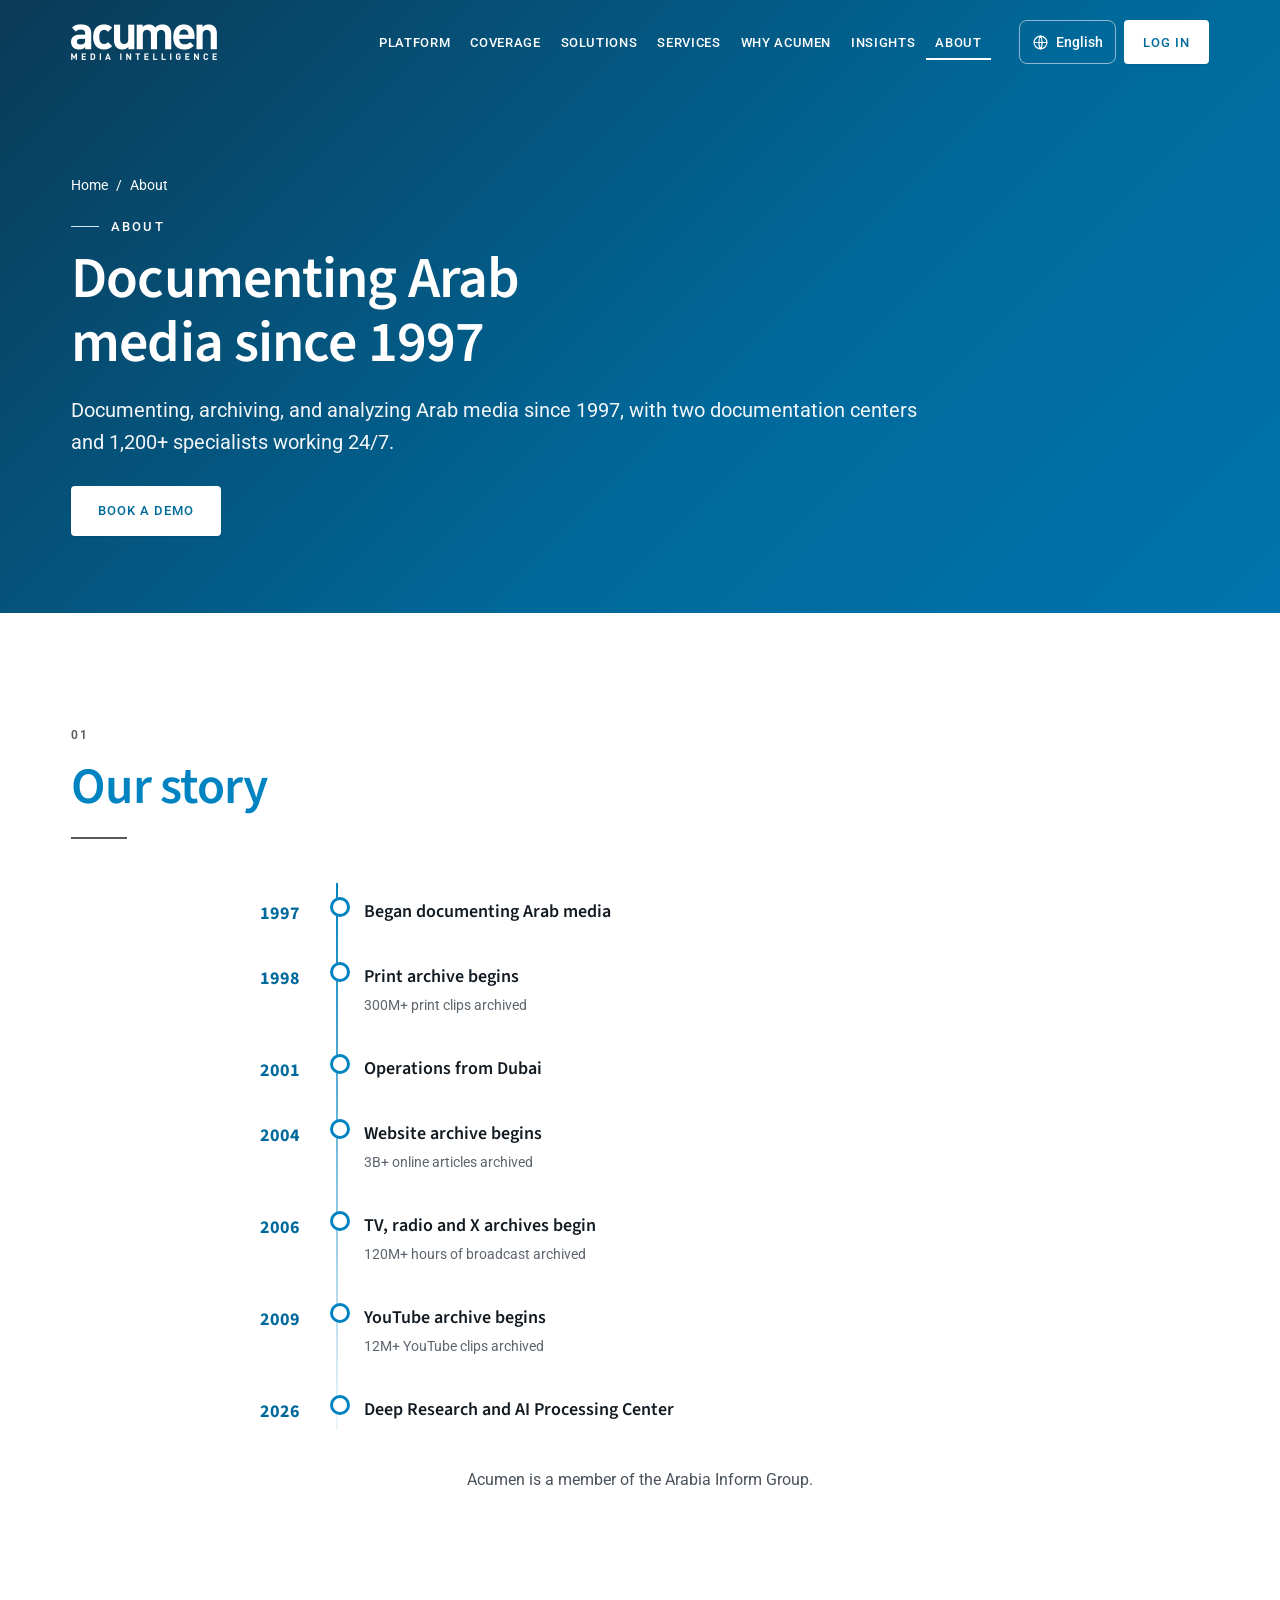
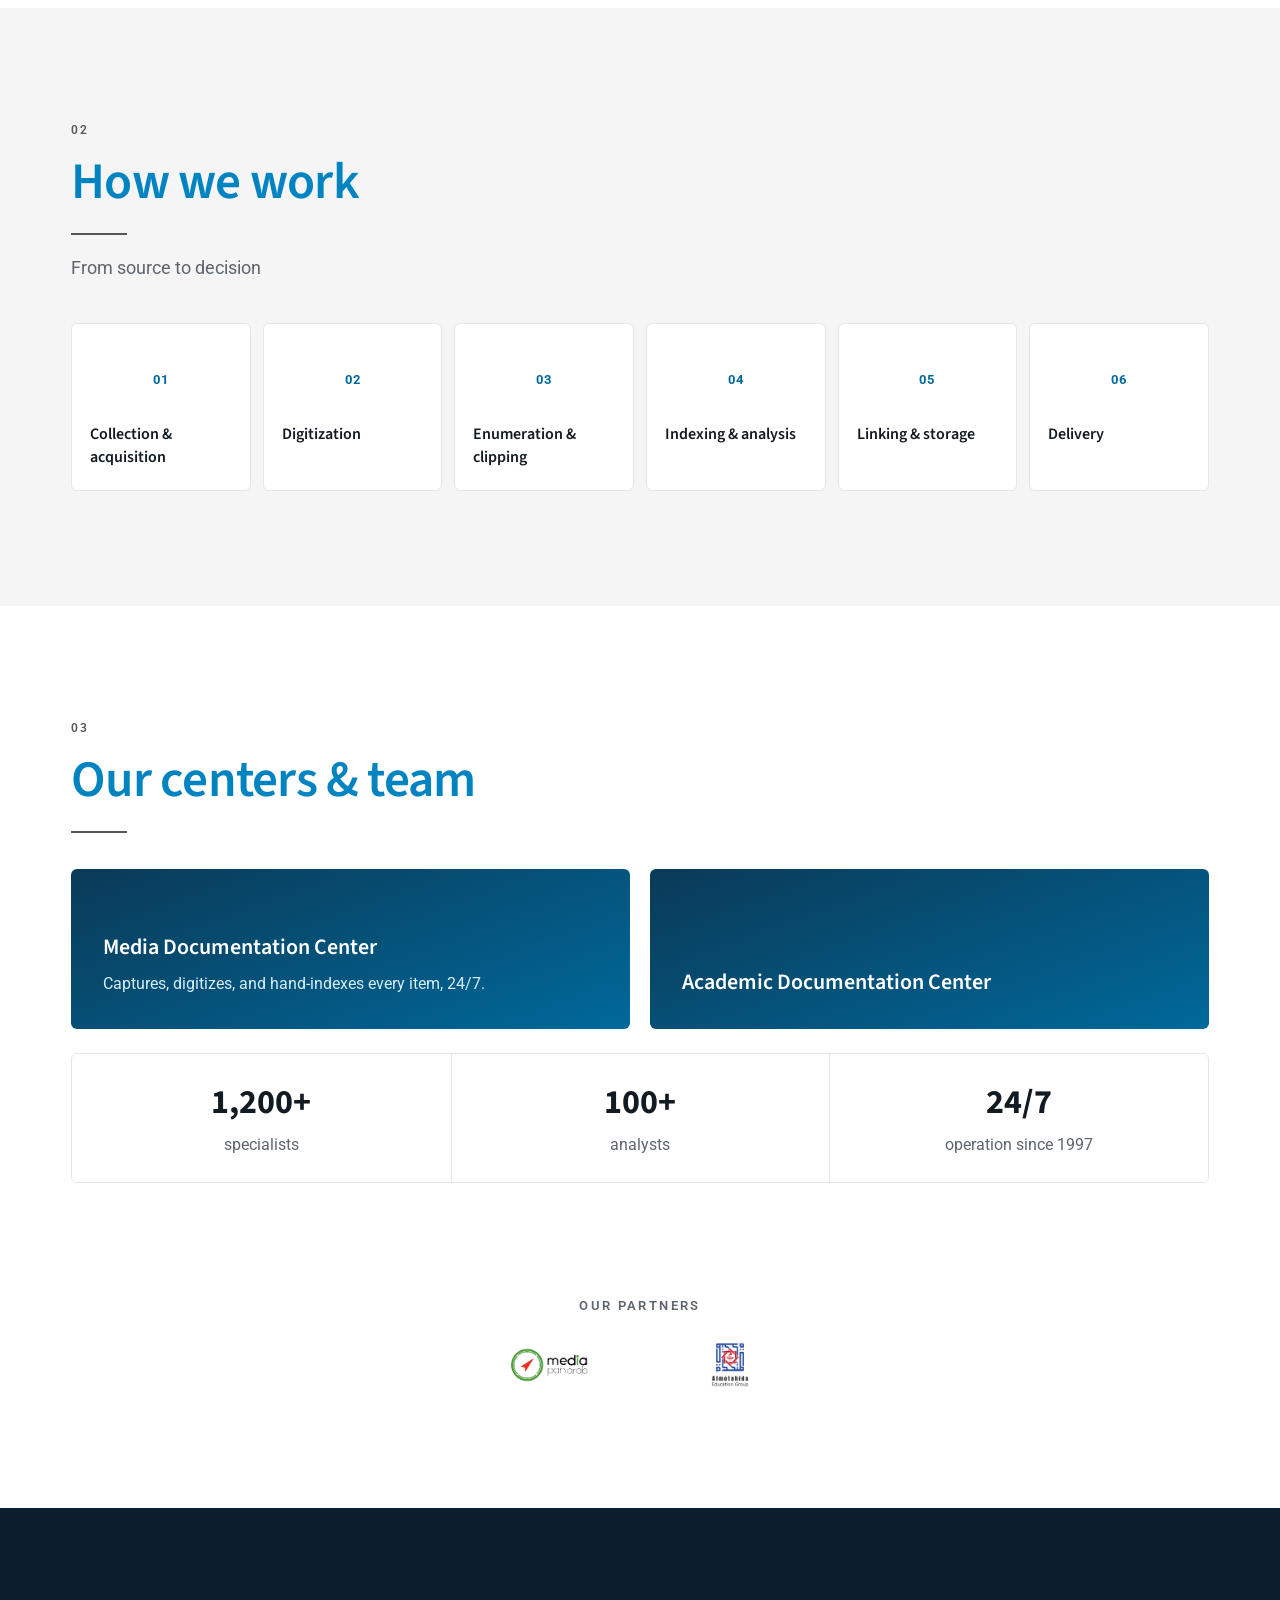
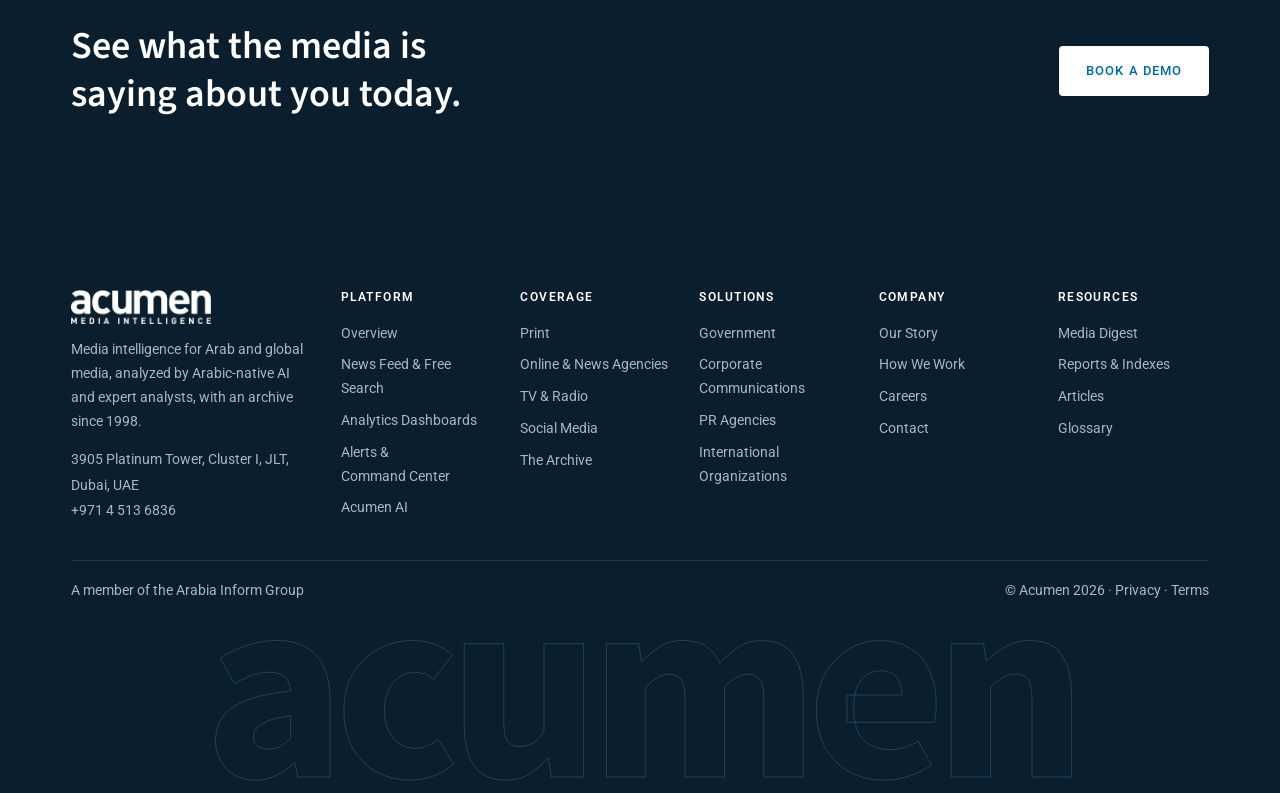
==== commit bb629d04: "v27: final QA fixes (responsive, accessibility, translations, layout shift)" ====
--- a/about/index.html
+++ b/about/index.html
@@ -16,24 +16,27 @@
 <link rel="preconnect" href="https://fonts.googleapis.com">
 <link rel="preconnect" href="https://fonts.gstatic.com" crossorigin>
 <link rel="stylesheet" href="https://fonts.googleapis.com/css2?family=Source+Sans+3:wght@300;400;600;700&family=Roboto:wght@400;500;700&family=IBM+Plex+Sans+Arabic:wght@300;400;500;600;700&family=Noto+Nastaliq+Urdu:wght@400;500;600;700&family=IBM+Plex+Mono:wght@500&display=swap">
-<link rel="stylesheet" href="../assets/css/style.css?v=202611041553">
+<link rel="stylesheet" href="../assets/css/style.css?v=202611051326">
+<script>try{var q=(new URLSearchParams(location.search).get('lang')||localStorage.getItem('acumen-evolve-lang')||'').toLowerCase();if(/^(en|ar|fr|tr|ur)$/.test(q)){document.documentElement.lang=q;document.documentElement.dir=/^(ar|ur)$/.test(q)?'rtl':'ltr'}}catch(e){}</script>
+<noscript><style>main,footer{visibility:visible!important}</style></noscript>
 <link rel="canonical" href="https://acumen.me/about/">
+<link rel="alternate" hreflang="en" href="https://acumen.me/about/?lang=en"><link rel="alternate" hreflang="ar" href="https://acumen.me/about/?lang=ar"><link rel="alternate" hreflang="fr" href="https://acumen.me/about/?lang=fr"><link rel="alternate" hreflang="tr" href="https://acumen.me/about/?lang=tr"><link rel="alternate" hreflang="ur" href="https://acumen.me/about/?lang=ur"><link rel="alternate" hreflang="x-default" href="https://acumen.me/about/">
 </head>
 <body data-page="about">
-<a class="skip" href="#main" data-i="skip"></a>
+<a class="skip" href="#main" data-i="skip">Skip to content</a>
 <div class="progress" id="prog" aria-hidden="true"></div>
 <header class="hdr" id="hdr">
  <div class="wrap">
   <a class="logo" href="../" aria-label="Acumen"><img class="w" src="../assets/img/acumen_logo_white.png" alt=""><img class="c" src="../assets/img/acumen_logo_color.png" alt=""></a>
-  <nav class="nav" aria-label="Main" data-al="navL"><a href="../" data-nav="#platform" data-i="n1"></a><a href="../" data-nav="coverage/" data-i="n2"></a><a href="../" data-nav="solutions/" data-i="n3"></a><a href="../" data-nav="#research" data-i="n4"></a><a href="../" data-nav="#why" data-i="n5"></a><a href="../" data-nav="insights/" data-i="n6"></a><a href="../" data-nav="about/" data-i="n7"></a></nav>
+  <nav class="nav" aria-label="Main" data-al="navL"><a href="../" data-nav="#platform" data-i="n1">Platform</a><a href="../" data-nav="coverage/" data-i="n2">Coverage</a><a href="../" data-nav="solutions/" data-i="n3">Solutions</a><a href="../" data-nav="#research" data-i="n4">Services</a><a href="../" data-nav="#why" data-i="n5">Why Acumen</a><a href="../" data-nav="insights/" data-i="n6">Insights</a><a href="../" data-nav="about/" data-i="n7">About</a></nav>
   <div class="acts">
    <div class="lsw"><button class="lang" id="lang" type="button" aria-expanded="false" aria-controls="lmenu"><svg viewBox="0 0 24 24" fill="none" stroke="currentColor" stroke-width="1.7" stroke-linecap="round" aria-hidden="true"><circle cx="12" cy="12" r="9"/><path d="M3 12h18M12 3c3 3.5 3 14.5 0 18M12 3c-3 3.5-3 14.5 0 18"/></svg><span id="langCur"></span></button><ul class="lmenu" id="lmenu"></ul></div>
-   <a class="btn btn-w hlogin" href="https://app.acumen.me" target="_blank" rel="noopener" data-i="login"></a>
+   <a class="btn btn-w hlogin" href="https://app.acumen.me" target="_blank" rel="noopener" data-i="login">Log in</a>
    <button class="menu" id="menu" type="button" aria-expanded="false" aria-controls="drawer"><svg aria-hidden="true" focusable="false" width="20" height="20" viewBox="0 0 24 24" fill="none" stroke="currentColor" stroke-width="2" stroke-linecap="round"><path d="M4 7h16M4 12h16M4 17h16"/></svg></button>
   </div>
  </div>
 </header>
-<nav class="drawer" id="drawer" aria-label="Mobile" data-al="navM"><a href="../" data-nav="#platform" data-i="n1"></a><a href="../" data-nav="coverage/" data-i="n2"></a><a href="../" data-nav="solutions/" data-i="n3"></a><a href="../" data-nav="#research" data-i="n4"></a><a href="../" data-nav="#why" data-i="n5"></a><a href="../" data-nav="insights/" data-i="n6"></a><a href="../" data-nav="about/" data-i="n7"></a><a href="https://app.acumen.me" target="_blank" rel="noopener" data-i="login"></a><div class="dlang" id="dlang" role="group"></div></nav>
+<nav class="drawer" id="drawer" aria-label="Mobile" data-al="navM"><a href="../" data-nav="#platform" data-i="n1">Platform</a><a href="../" data-nav="coverage/" data-i="n2">Coverage</a><a href="../" data-nav="solutions/" data-i="n3">Solutions</a><a href="../" data-nav="#research" data-i="n4">Services</a><a href="../" data-nav="#why" data-i="n5">Why Acumen</a><a href="../" data-nav="insights/" data-i="n6">Insights</a><a href="../" data-nav="about/" data-i="n7">About</a><a href="https://app.acumen.me" target="_blank" rel="noopener" data-i="login">Log in</a><div class="dlang" id="dlang" role="group"></div></nav>
 
 <main id="main" tabindex="-1">
 <section class="phero" aria-labelledby="ph1"><div class="dots" aria-hidden="true"></div><div class="wrap phero-in">
@@ -45,19 +48,19 @@
 <footer>
  <div class="wrap">
   <div class="ft6">
-   <div class="about"><img src="../assets/img/acumen_logo_white.png" alt="Acumen" style="width:140px;height:auto"><p data-i="fAbout"></p><address><span data-i="addr"></span><br><a href="tel:+97145136836" style="display:inline;padding:0"><bdi>+971 4 513 6836</bdi></a></address></div>
-   <div><h3 data-i="n1"></h3><div id="f1"></div></div>
-   <div><h3 data-i="n2"></h3><div id="f2"></div></div>
-   <div><h3 data-i="n3"></h3><div id="f3"></div></div>
-   <div><h3 data-i="fCo"></h3><div id="f4"></div></div>
-   <div><h3 data-i="fRes"></h3><div id="f5"></div></div>
+   <div class="about"><img src="../assets/img/acumen_logo_white.png" alt="Acumen" style="width:140px;height:auto"><p data-i="fAbout">Media intelligence for Arab and global media, analyzed by Arabic-native AI and expert analysts, with an archive since 1998.</p><address><span data-i="addr">3905 Platinum Tower, Cluster I, JLT, Dubai, UAE</span><br><a href="tel:+97145136836" style="display:inline;padding:0"><bdi>+971 4 513 6836</bdi></a></address></div>
+   <div><h3 data-i="n1">Platform</h3><div id="f1"></div></div>
+   <div><h3 data-i="n2">Coverage</h3><div id="f2"></div></div>
+   <div><h3 data-i="n3">Solutions</h3><div id="f3"></div></div>
+   <div><h3 data-i="fCo">Company</h3><div id="f4"></div></div>
+   <div><h3 data-i="fRes">Resources</h3><div id="f5"></div></div>
   </div>
-  <div class="fb"><span data-i="affil"></span><span><span data-i="copy"></span> · <a href="#" style="text-decoration:none" data-i="privacy"></a> · <a href="#" style="text-decoration:none" data-i="terms"></a></span></div>
+  <div class="fb"><span data-i="affil">A member of the Arabia Inform Group</span><span><span data-i="copy">© Acumen 2026</span> · <a href="#" style="text-decoration:none" data-i="privacy">Privacy</a> · <a href="#" style="text-decoration:none" data-i="terms">Terms</a></span></div>
  </div>
  <div class="fwm" aria-hidden="true" dir="ltr">acumen</div>
 </footer>
-<script src="../assets/js/content.js?v=202611041553"></script>
-<script src="../assets/js/pages.js?v=202611041553"></script>
-<script src="../assets/js/inner.js?v=202611041553"></script>
+<script src="../assets/js/content.js?v=202611051326"></script>
+<script src="../assets/js/pages.js?v=202611051326"></script>
+<script src="../assets/js/inner.js?v=202611051326"></script>
 </body>
 </html>
--- a/assets/css/style.css
+++ b/assets/css/style.css
@@ -985,7 +985,7 @@
 @media (max-width:980px){.flow{grid-template-columns:repeat(2,minmax(0,1fr))}}
 .fstep{overflow-wrap:anywhere;hyphens:auto}.tc b{overflow-wrap:anywhere}
 .rc-photo figcaption{font-size:12px}.rc-photo img{height:auto}
-@media (pointer:coarse){.more,.ft6 a{min-height:44px;display:inline-flex;align-items:center}.fb a{display:inline-block;padding:12px 4px}.dlang .lopt{min-height:44px}}
+@media (pointer:coarse){.more{min-height:44px;display:inline-flex;align-items:center}.ft6 [id^=f] a{display:block;min-height:44px;padding-block:12px;box-sizing:border-box}.fb a{display:inline-block;padding:12px 4px}.dlang .lopt{min-height:44px}}
 @media (min-width:981px) and (max-height:820px){
  .hero{min-height:100vh;min-height:100svh;max-height:100svh}
  .hero h1{font-size:clamp(40px,7.2vh,64px)}
@@ -1236,3 +1236,22 @@
 .aboutp{text-align:center}
 @media (max-width:560px){.vtl::before{inset-inline-start:66px}.vtl li{grid-template-columns:66px 1fr;gap:20px}.vtl li::before{inset-inline-start:60px}}
 .vtl .y{text-align:left;padding:12px 18px 0 0}:root[dir="rtl"] .vtl .y{text-align:right;padding:12px 0 0 18px}
+
+/* ===== Final QA fixes (v27) ===== */
+body:not(.ready) footer{visibility:hidden}
+main{min-height:100vh}
+.phero{background:linear-gradient(135deg,#0A3A57 0%,#00699B 60%,#0074AD 100%)}
+.plead,.crumbs,.crumbs a,.phero .kick{color:#fff}.plead{opacity:.95}
+.phero :focus-visible,.pcta :focus-visible{outline-color:#fff!important}
+@media (prefers-reduced-motion:reduce){.lmask{overflow:hidden!important}}
+.req-note{margin:0;font-size:13px;color:var(--grey-2)}
+
+/* ===== Final responsive fixes (v27) ===== */
+body:not(.ready) main{visibility:hidden}
+@media (max-width:400px){.hero .ctas{flex-wrap:wrap}.hero .ctas .btn{flex:1 1 100%;white-space:normal}}
+@media (max-width:480px){:root:is([lang="fr"],[lang="tr"]) .hero .ctas{flex-wrap:wrap}:root:is([lang="fr"],[lang="tr"]) .hero .ctas .btn{flex:1 1 100%;white-space:normal}}
+@media (max-width:820px){.ft6 .about img{display:block;margin-inline:auto}.cform>h2{text-align:center}}
+:root[lang="ur"] .fstep h3{margin-top:14px}
+.cform .cons input{min-height:0;height:20px;width:20px;padding:0}
+@media (pointer:coarse){.crumbs a{padding-block:10px;display:inline-block}.pill span{min-height:44px}address a{display:inline-block;padding-block:12px}.lpause{min-height:44px}}
+.vtl{max-width:760px;margin-inline:auto}.affil{text-align:center}
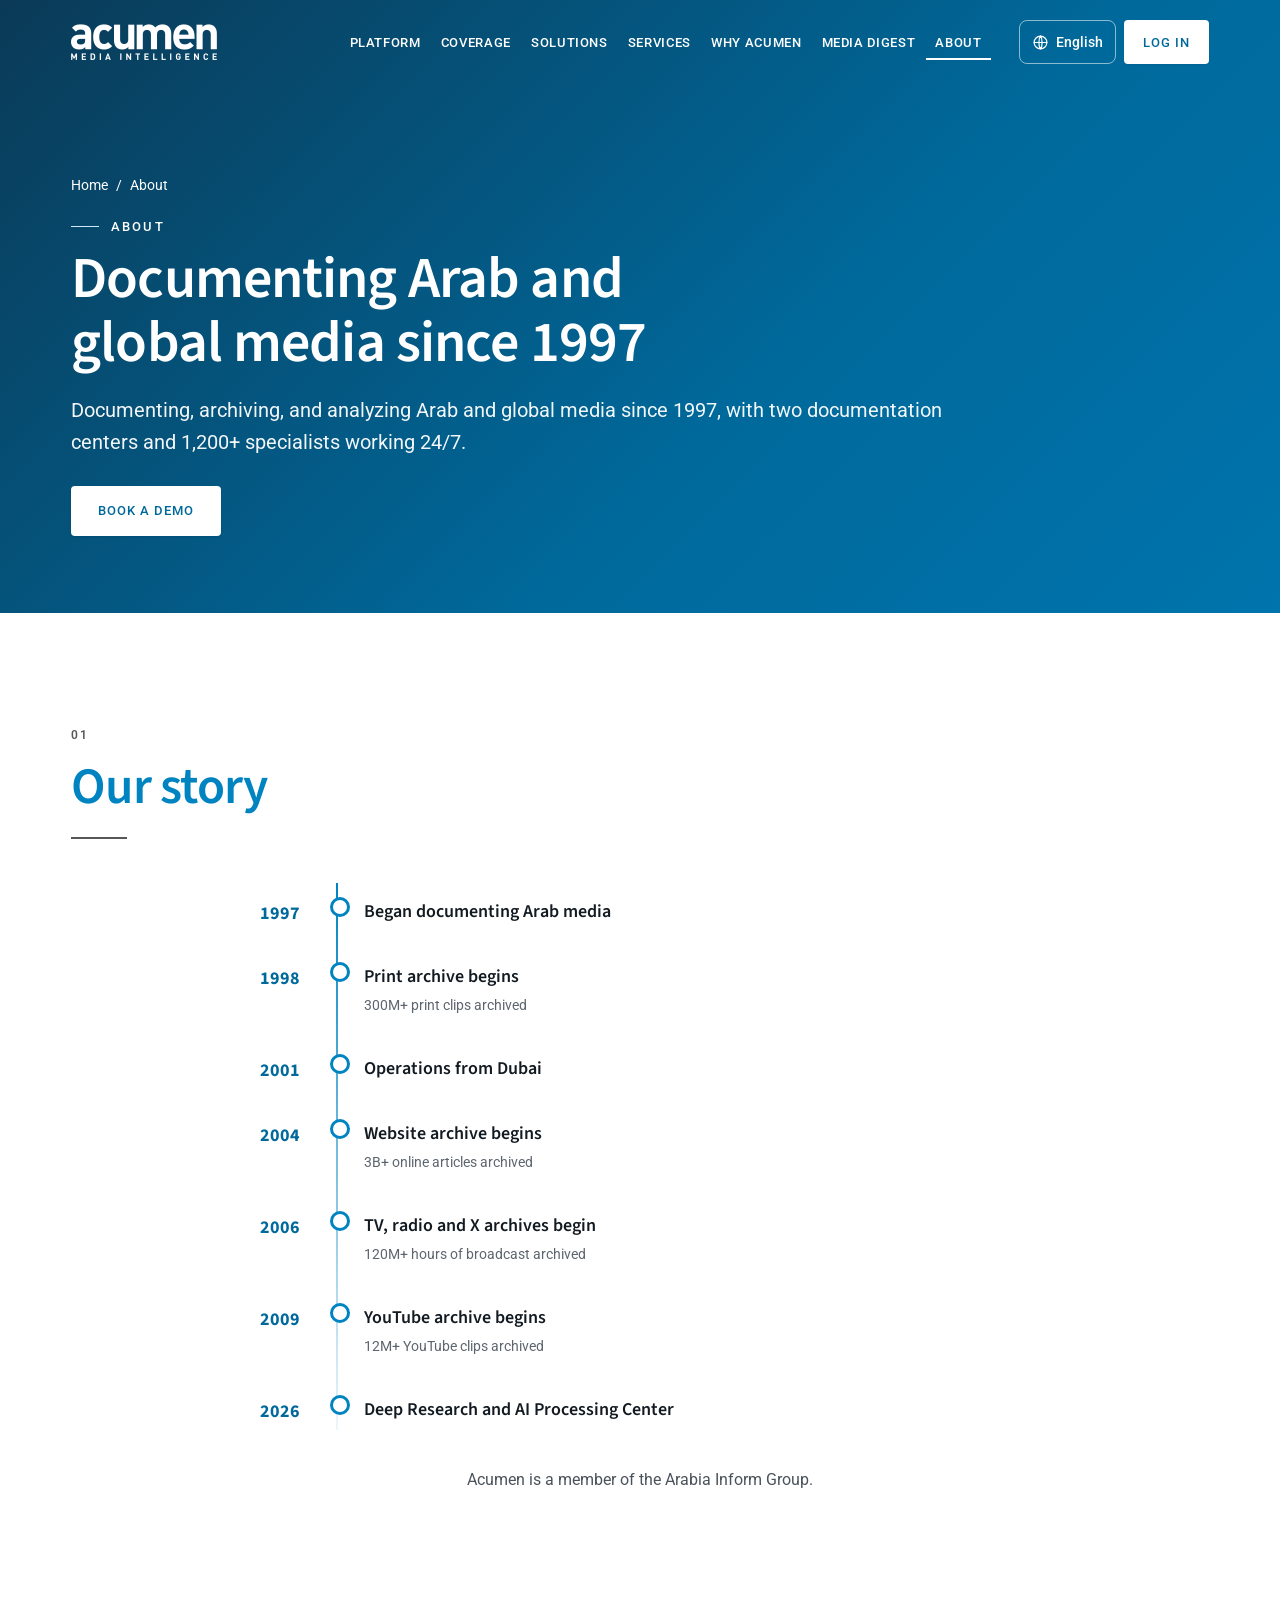
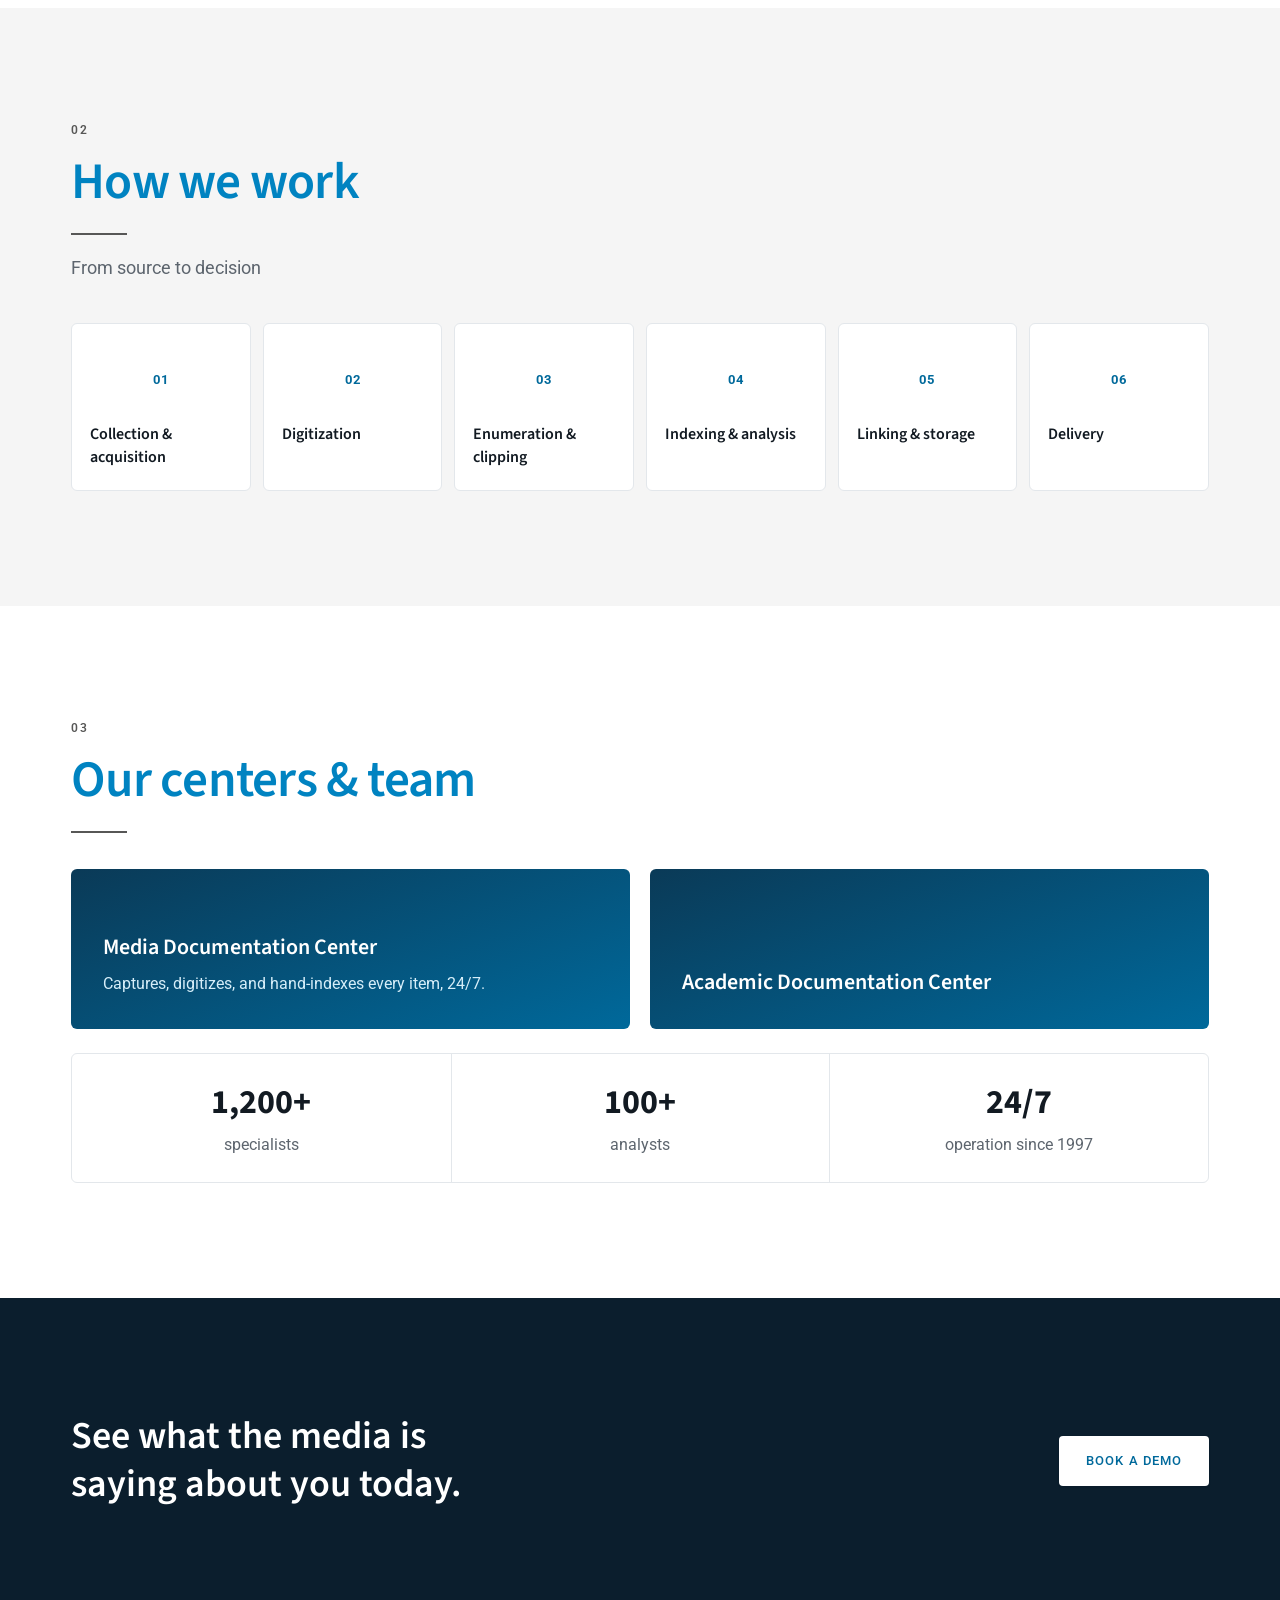
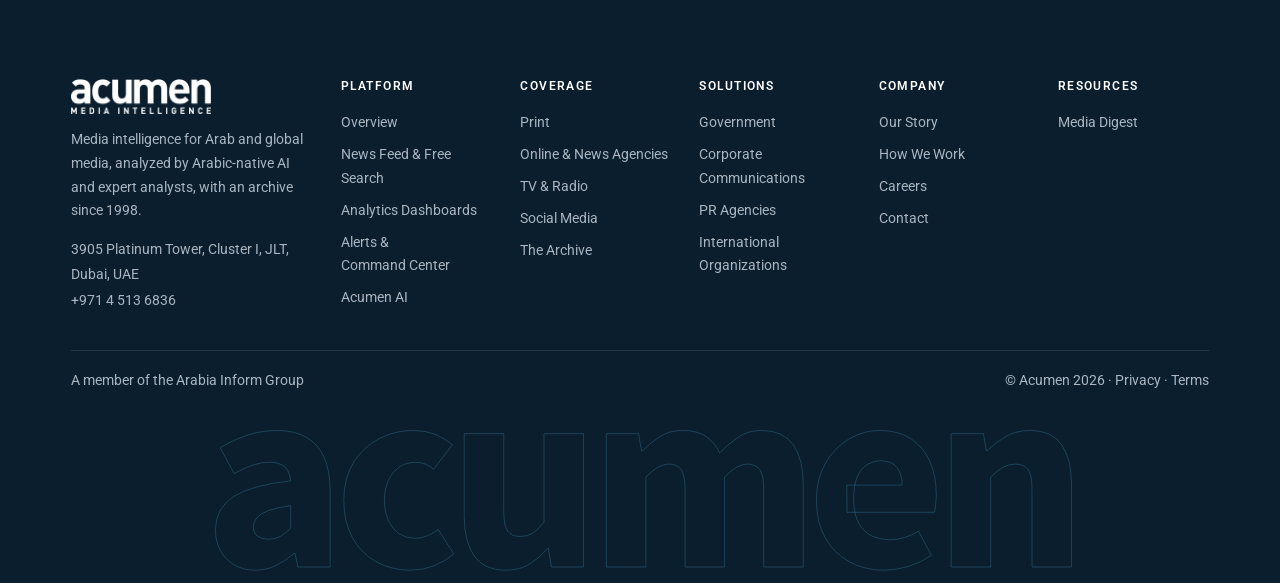
==== commit d4f0d979: "v28: apply content reviewer comments (5 languages)" ====
--- a/about/index.html
+++ b/about/index.html
@@ -4,7 +4,7 @@
 <meta charset="utf-8">
 <meta name="viewport" content="width=device-width, initial-scale=1, viewport-fit=cover">
 <title>About Acumen | Media Intelligence Since 1997</title>
-<meta name="description" content="Documenting, archiving, and analyzing Arab media since 1997, with two documentation centers and 1,200+ specialists working 24/7.">
+<meta name="description" content="Documenting, archiving, and analyzing Arab and global media since 1997, with two documentation centers and 1,200+ specialists working 24/7.">
 <meta name="robots" content="noindex, nofollow">
 <meta name="theme-color" content="#0083C1">
 <link rel="icon" href="../assets/img/favicon-32.png" sizes="32x32">
@@ -16,7 +16,7 @@
 <link rel="preconnect" href="https://fonts.googleapis.com">
 <link rel="preconnect" href="https://fonts.gstatic.com" crossorigin>
 <link rel="stylesheet" href="https://fonts.googleapis.com/css2?family=Source+Sans+3:wght@300;400;600;700&family=Roboto:wght@400;500;700&family=IBM+Plex+Sans+Arabic:wght@300;400;500;600;700&family=Noto+Nastaliq+Urdu:wght@400;500;600;700&family=IBM+Plex+Mono:wght@500&display=swap">
-<link rel="stylesheet" href="../assets/css/style.css?v=202611051326">
+<link rel="stylesheet" href="../assets/css/style.css?v=202611261156">
 <script>try{var q=(new URLSearchParams(location.search).get('lang')||localStorage.getItem('acumen-evolve-lang')||'').toLowerCase();if(/^(en|ar|fr|tr|ur)$/.test(q)){document.documentElement.lang=q;document.documentElement.dir=/^(ar|ur)$/.test(q)?'rtl':'ltr'}}catch(e){}</script>
 <noscript><style>main,footer{visibility:visible!important}</style></noscript>
 <link rel="canonical" href="https://acumen.me/about/">
@@ -28,7 +28,7 @@
 <header class="hdr" id="hdr">
  <div class="wrap">
   <a class="logo" href="../" aria-label="Acumen"><img class="w" src="../assets/img/acumen_logo_white.png" alt=""><img class="c" src="../assets/img/acumen_logo_color.png" alt=""></a>
-  <nav class="nav" aria-label="Main" data-al="navL"><a href="../" data-nav="#platform" data-i="n1">Platform</a><a href="../" data-nav="coverage/" data-i="n2">Coverage</a><a href="../" data-nav="solutions/" data-i="n3">Solutions</a><a href="../" data-nav="#research" data-i="n4">Services</a><a href="../" data-nav="#why" data-i="n5">Why Acumen</a><a href="../" data-nav="insights/" data-i="n6">Insights</a><a href="../" data-nav="about/" data-i="n7">About</a></nav>
+  <nav class="nav" aria-label="Main" data-al="navL"><a href="../" data-nav="#platform" data-i="n1">Platform</a><a href="../" data-nav="coverage/" data-i="n2">Coverage</a><a href="../" data-nav="solutions/" data-i="n3">Solutions</a><a href="../" data-nav="#research" data-i="n4">Services</a><a href="../" data-nav="#why" data-i="n5">Why Acumen</a><a href="../" data-nav="media-digest/" data-i="n6">Media Digest</a><a href="../" data-nav="about/" data-i="n7">About</a></nav>
   <div class="acts">
    <div class="lsw"><button class="lang" id="lang" type="button" aria-expanded="false" aria-controls="lmenu"><svg viewBox="0 0 24 24" fill="none" stroke="currentColor" stroke-width="1.7" stroke-linecap="round" aria-hidden="true"><circle cx="12" cy="12" r="9"/><path d="M3 12h18M12 3c3 3.5 3 14.5 0 18M12 3c-3 3.5-3 14.5 0 18"/></svg><span id="langCur"></span></button><ul class="lmenu" id="lmenu"></ul></div>
    <a class="btn btn-w hlogin" href="https://app.acumen.me" target="_blank" rel="noopener" data-i="login">Log in</a>
@@ -36,7 +36,7 @@
   </div>
  </div>
 </header>
-<nav class="drawer" id="drawer" aria-label="Mobile" data-al="navM"><a href="../" data-nav="#platform" data-i="n1">Platform</a><a href="../" data-nav="coverage/" data-i="n2">Coverage</a><a href="../" data-nav="solutions/" data-i="n3">Solutions</a><a href="../" data-nav="#research" data-i="n4">Services</a><a href="../" data-nav="#why" data-i="n5">Why Acumen</a><a href="../" data-nav="insights/" data-i="n6">Insights</a><a href="../" data-nav="about/" data-i="n7">About</a><a href="https://app.acumen.me" target="_blank" rel="noopener" data-i="login">Log in</a><div class="dlang" id="dlang" role="group"></div></nav>
+<nav class="drawer" id="drawer" aria-label="Mobile" data-al="navM"><a href="../" data-nav="#platform" data-i="n1">Platform</a><a href="../" data-nav="coverage/" data-i="n2">Coverage</a><a href="../" data-nav="solutions/" data-i="n3">Solutions</a><a href="../" data-nav="#research" data-i="n4">Services</a><a href="../" data-nav="#why" data-i="n5">Why Acumen</a><a href="../" data-nav="media-digest/" data-i="n6">Media Digest</a><a href="../" data-nav="about/" data-i="n7">About</a><a href="https://app.acumen.me" target="_blank" rel="noopener" data-i="login">Log in</a><div class="dlang" id="dlang" role="group"></div></nav>
 
 <main id="main" tabindex="-1">
 <section class="phero" aria-labelledby="ph1"><div class="dots" aria-hidden="true"></div><div class="wrap phero-in">
@@ -59,8 +59,8 @@
  </div>
  <div class="fwm" aria-hidden="true" dir="ltr">acumen</div>
 </footer>
-<script src="../assets/js/content.js?v=202611051326"></script>
-<script src="../assets/js/pages.js?v=202611051326"></script>
-<script src="../assets/js/inner.js?v=202611051326"></script>
+<script src="../assets/js/content.js?v=202611261156"></script>
+<script src="../assets/js/pages.js?v=202611261156"></script>
+<script src="../assets/js/inner.js?v=202611261156"></script>
 </body>
 </html>
